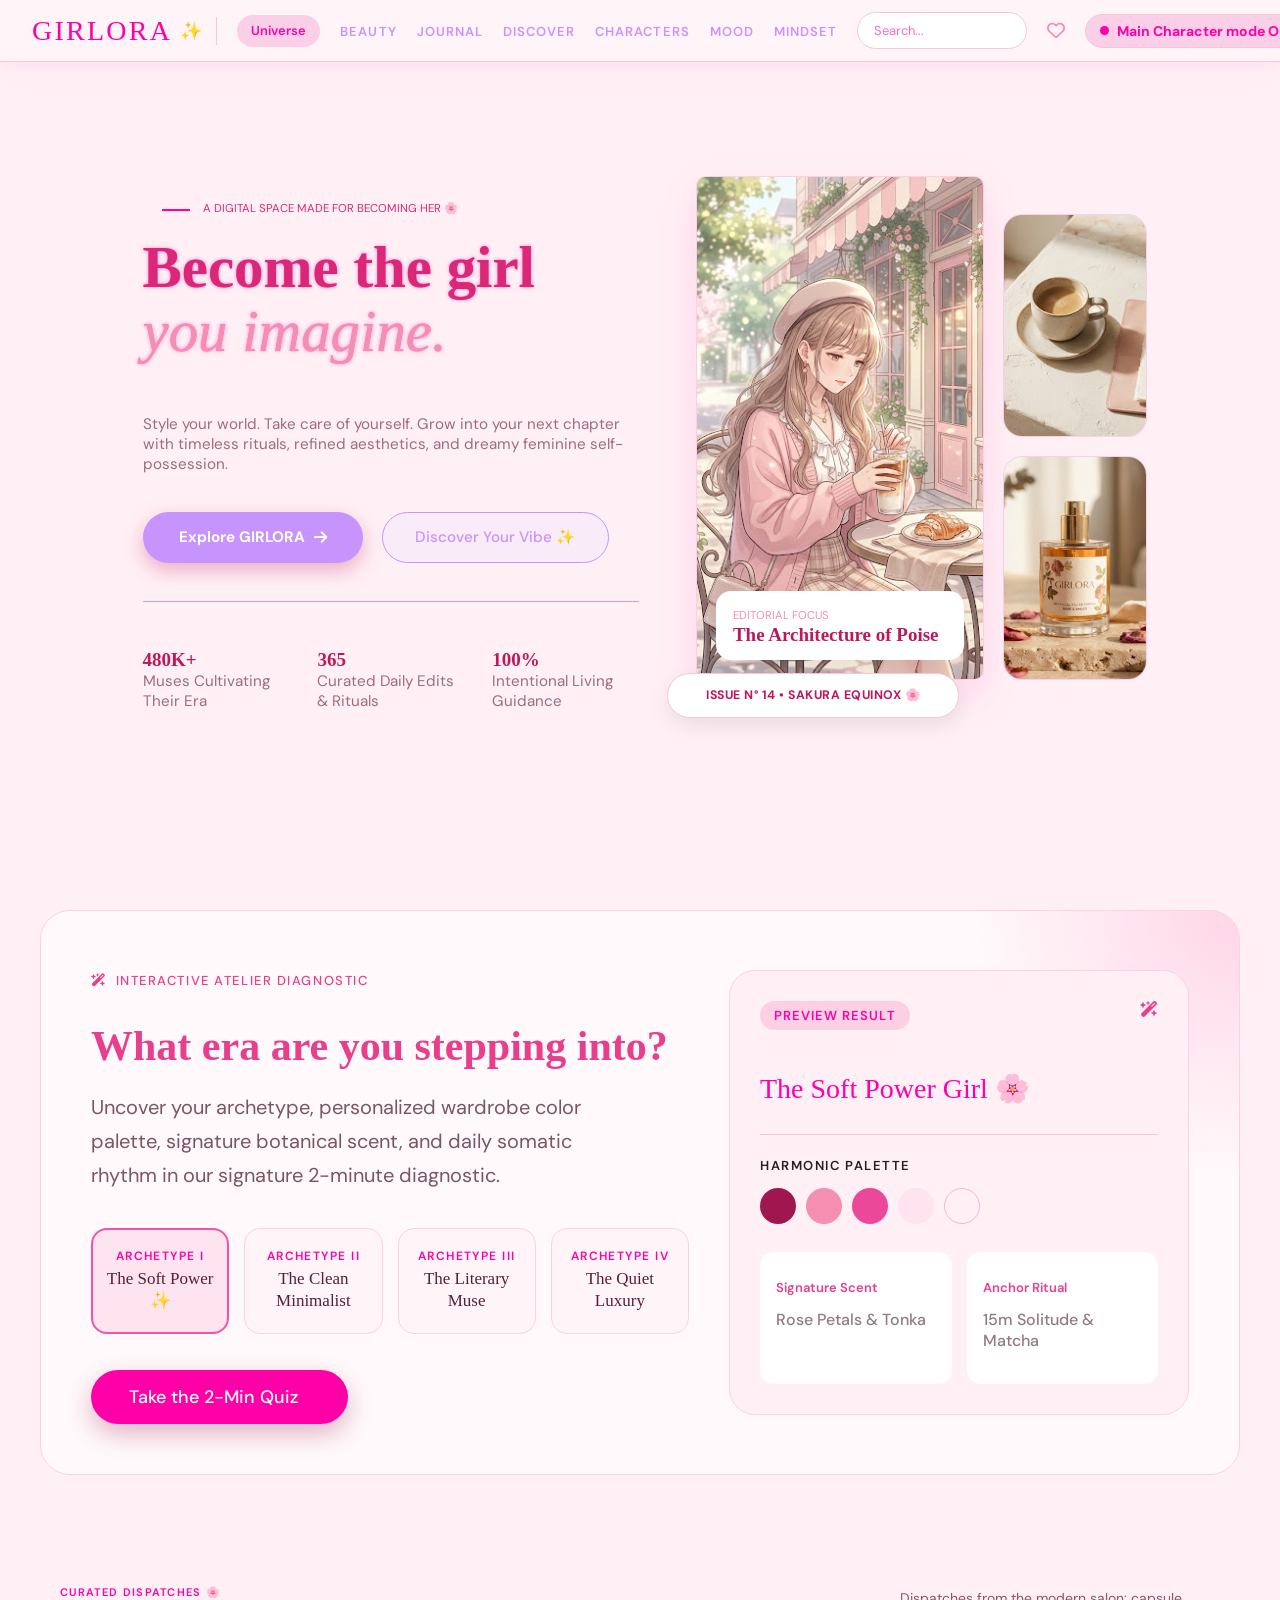
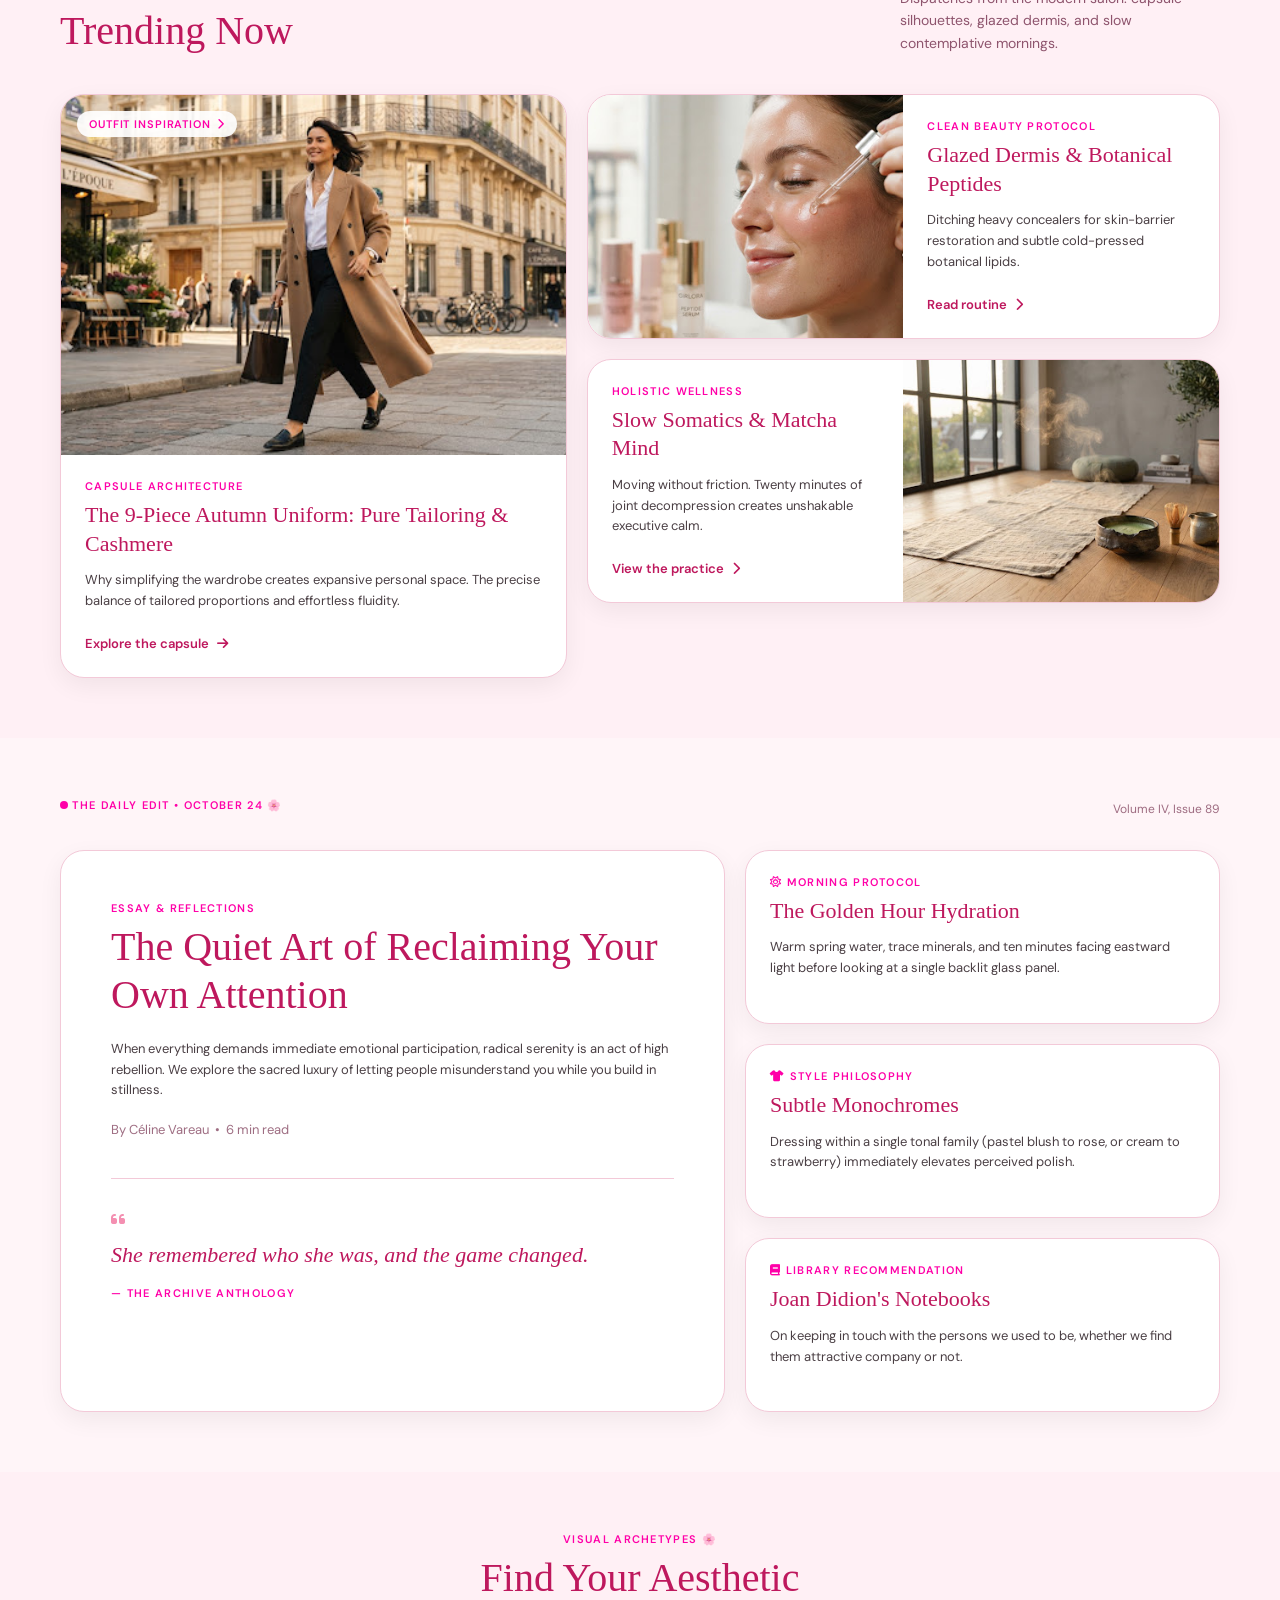
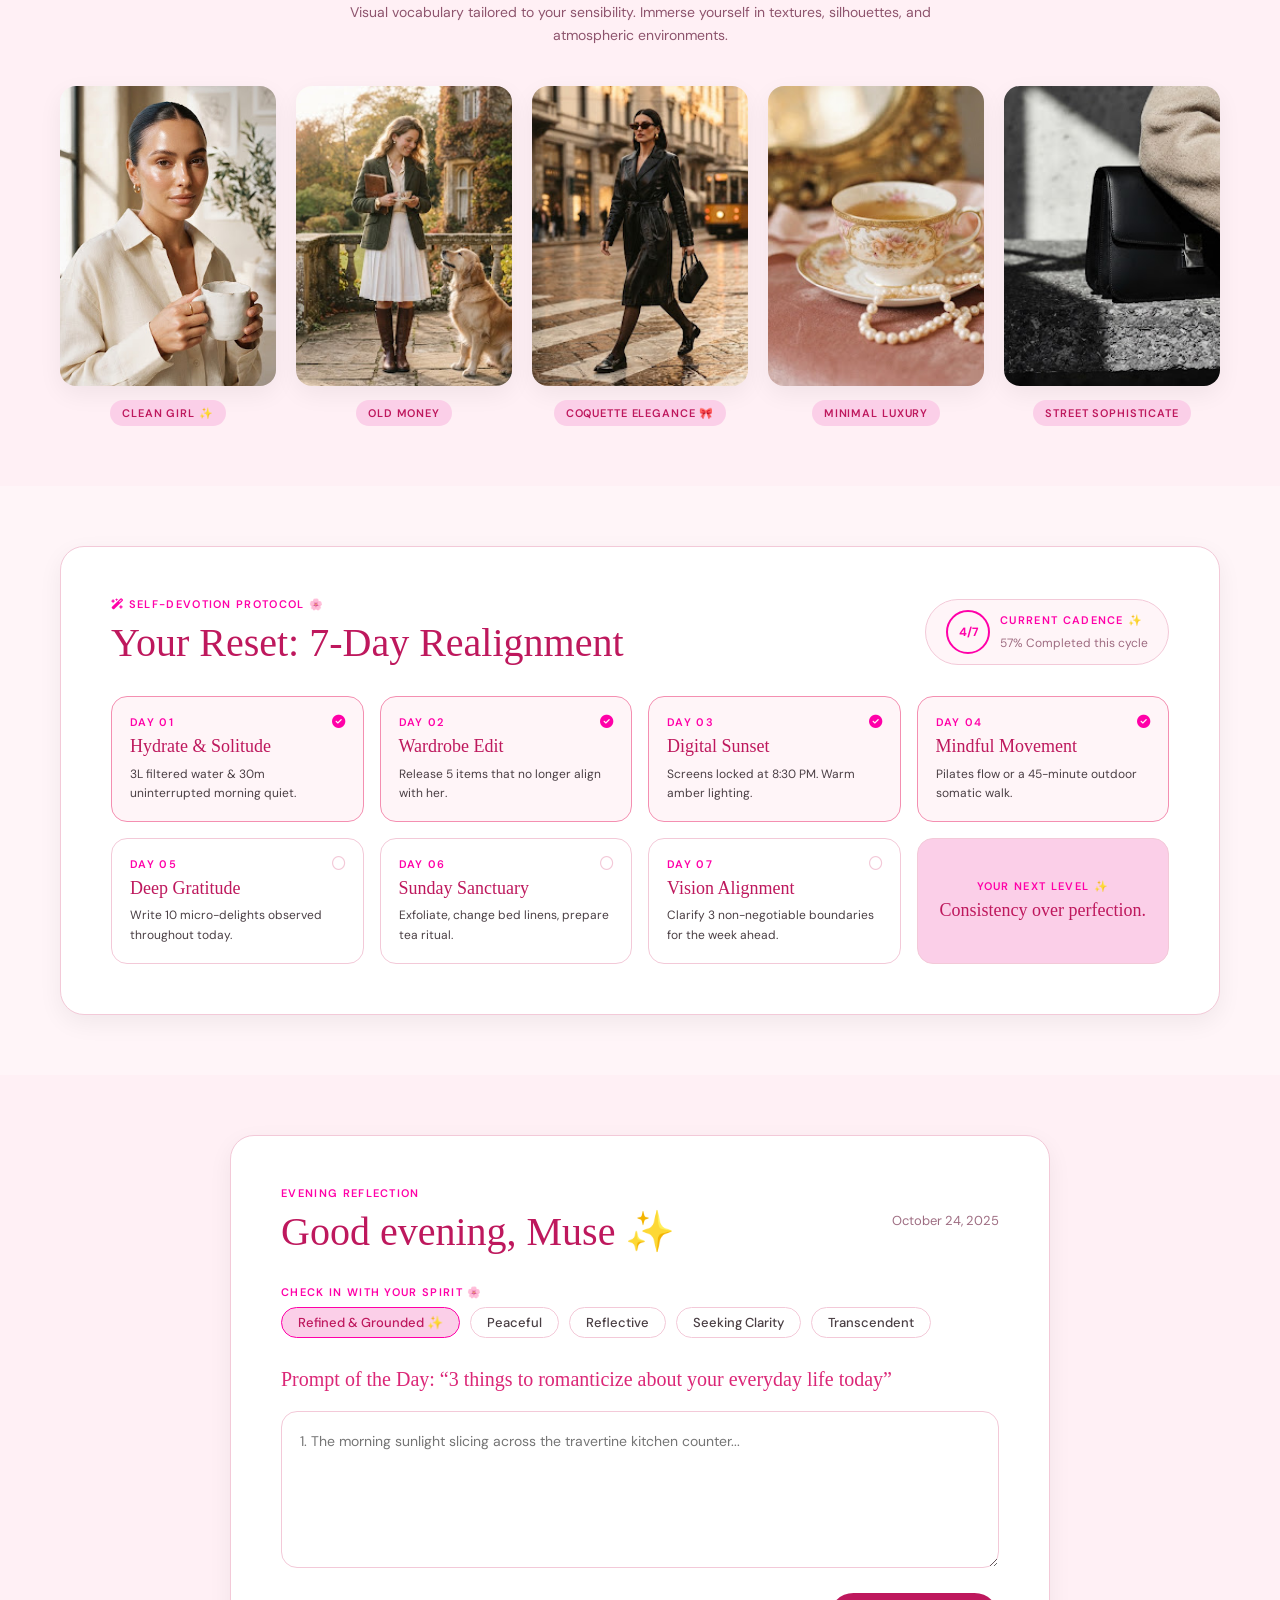
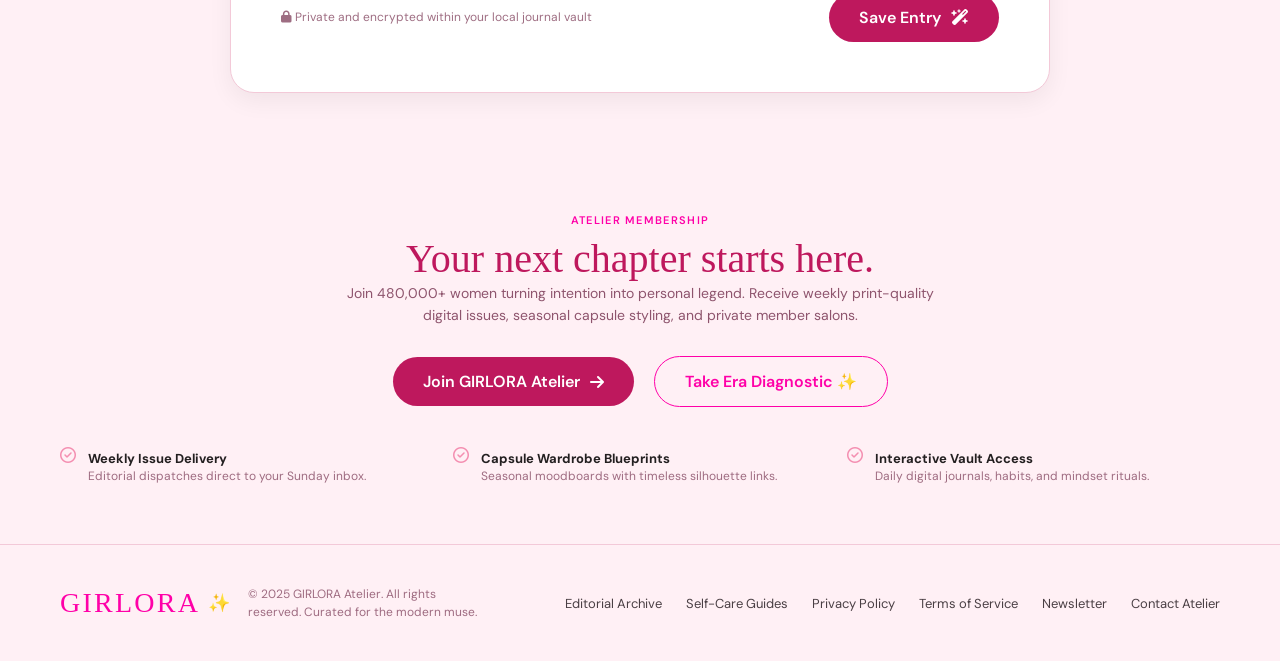
==== index.html @ f647fb42 "Initial commit" ====
<!DOCTYPE html>
<html lang="en">
<head>
  <meta charset="UTF-8">
  <meta name="viewport" content="width=device-width, initial-scale=1.0">
  <title>GIRLORA Universe</title>
  <link rel="preconnect" href="https://fonts.googleapis.com">
  <link rel="preconnect" href="https://fonts.gstatic.com" crossorigin>
  <link href="https://fonts.googleapis.com/css2?family=DM+Sans:wght@400;500;700&family=Libre+Caslon+Condensed:wght@400..700&display=swap" rel="stylesheet">
  <link rel="stylesheet" href="https://cdnjs.cloudflare.com/ajax/libs/font-awesome/6.5.2/css/all.min.css">
  <link rel="stylesheet" href="framework.css">
  <link rel="stylesheet" href="style.css">

</head>
<body>
  
  <header class="nav-header between-flex gap-20 p-30">
    <a href="#" class="logo d-flex align-center gap-20">
      <h1 class="logo-f m-0">GIRLORA <span class="star">✨</span><span class="line"></span></h1>
      <span class="logo-side center-flex">Universe</span>
    </a>

    <nav class="nav-list" aria-label="Main">
      <ul class="d-flex align-center gap-20 m-0">
        <li><a href="#">BEAUTY</a></li>
        <li><a href="#">JOURNAL</a></li>
        <li><a href="#">DISCOVER</a></li>
        <li><a href="#">CHARACTERS</a></li>
        <li><a href="#">MOOD</a></li>
        <li><a href="#">MINDSET</a></li>
      </ul>
    </nav>

    <div class="right-nav d-flex align-center gap-20">
      <input type="text" class="search-bar" placeholder="Search...">
      <i class="fa-regular fa-heart heart-btn c-pink"></i>
      <p class="main-character d-flex align-center m-0 fw-bold fs-14">
        <span class="circle"></span>Main Character mode ON
      </p>
      <!-- <button class="explore-btn b-none rad-10">Explore GIRLZ universe</button> -->
    </div>
  </header>
 <section class="over-f-hidden p-relative">
  <div class="hero pt-20 pb-50 pl-50 pr-40">
    <div class="text-wrapper">
      <div class="p-20 text-xs c-pink-dark">
        <span class="line-w mr-10"></span>
        <span>A DIGITAL SPACE MADE FOR BECOMING HER</span>
        <span>🌸</span>
      </div>
      <h1 class="main-heading c-pink-dark mt-0">
        Become the girl
        <span class="c-pink heading-italic">you imagine.</span>
      </h1>
      <p class="mb-20 c-p">
        Style your world. Take care of yourself. Grow into your next chapter with timeless rituals, refined aesthetics, and dreamy feminine self-possession.
      </p>
      <div class="d-flex align-center gap-20 pt-20">
        <a href="#" class="primary-btn">Explore GIRLORA <i class="fa-solid fa-arrow-right"></i></a>
        <a href="#" class="sec-btn">Discover Your Vibe ✨</a>
      </div>
      <div class="top-line"></div>
      <div class="grid grid-c3 pt-20">
        <div>
          <p class="text-p">480K+</p>
          <p class="text-second-p c-p">Muses Cultivating Their Era</p>
        </div>
        <div>
          <p class="text-p">365</p>
          <p class="text-second-p c-p">Curated Daily Edits &amp; Rituals</p>
        </div>
        <div>
          <p class="text-p">100%</p>
          <p class="text-second-p c-p">Intentional Living Guidance</p>
        </div>
      </div>
    </div>

    <div class="images-content p-relative">
      <div class="img-main p-relative rad-10 over-f-hidden">
        <img src="images/girl.jpg" alt="Girl at a cafe">
        <div class="editorial-card">
          <span class="text-xs c-pink">EDITORIAL FOCUS</span>
          <p class="text-p m-0">The Architecture of Poise</p>
        </div>
      </div>
      <div class="img-side">
        <img src="images/coffee.jpg" alt="Coffee">
        <img src="images/perfuem.jpg" alt="Perfume">
      </div>
      <span class="issue-pill">ISSUE N° 14 • SAKURA EQUINOX 🌸</span>
    </div>
  </div>
</section>
<section class="era-quiz pt-50 pb-50">
  <div class="era-quiz-wrapper d-flex">
    <div class="era-quiz-content d-flex">

      <!-- LEFT -->
      <div class="quiz-left">
        <p class="quiz-eyebrow">
          <i class="fa-solid fa-wand-magic-sparkles"></i>
          Interactive Atelier Diagnostic
        </p>

        <h2 class="quiz-title">What era are you stepping into?</h2>

        <p class="quiz-desc">
          Uncover your archetype, personalized wardrobe color palette,
          signature botanical scent, and daily somatic rhythm in our
          signature 2-minute diagnostic.
        </p>

        <div class="archetypes">
          <button class="archetype active" type="button">
            <span class="archetype-label">Archetype I</span>
            <span class="archetype-name">The Soft Power ✨</span>
          </button>
          <button class="archetype" type="button">
            <span class="archetype-label">Archetype II</span>
            <span class="archetype-name">The Clean Minimalist</span>
          </button>
          <button class="archetype" type="button">
            <span class="archetype-label">Archetype III</span>
            <span class="archetype-name">The Literary Muse</span>
          </button>
          <button class="archetype" type="button">
            <span class="archetype-label">Archetype IV</span>
            <span class="archetype-name">The Quiet Luxury</span>
          </button>
        </div>

        <a href="#" class="quiz-cta">
          <span>Take the 2-Min Quiz</span>
          <i class="fa-solid fa-arrow-up-right"></i>
        </a>
      </div>

      <!-- RIGHT -->
      <div class="quiz-right">
        <div class="result-card">
          <i class="fa-solid fa-wand-magic-sparkles result-icon"></i>
          <span class="result-badge">Preview Result</span>
          <h3 class="result-title">The Soft Power Girl 🌸</h3>

          <div class="result-divider"></div>

          <p class="result-label">Harmonic Palette</p>
          <div class="palette">
            <span style="background:#a0174f"></span>
            <span style="background:#f48fb1"></span>
            <span style="background:#ec4899"></span>
            <span style="background:#fde4ee"></span>
            <span style="background:#fff0f6; border:1px solid #f5b5cf"></span>
          </div>

          <div class="result-info d-flex">
            <div class="info-box">
              <p class="info-label">Signature Scent</p>
              <p class="info-value">Rose Petals &amp; Tonka</p>
            </div>
            <div class="info-box">
              <p class="info-label">Anchor Ritual</p>
              <p class="info-value">15m Solitude &amp; Matcha</p>
            </div>
          </div>
        </div>
      </div>

    </div>
  </div>
</section>
<section class="trending section">
  <div class="container">

    <div class="section-header">
      <div>
        <p class="eyebrow">Curated Dispatches 🌸</p>
        <h2 class="section-title">Trending Now</h2>
      </div>
      <p class="section-description">
        Dispatches from the modern salon: capsule silhouettes, glazed dermis,
        and slow contemplative mornings.
      </p>
    </div>

    <div class="trending-grid">

      <!-- Featured -->
      <article class="card card-featured hover-lift">
        <div class="card-image">
          <img class="image-cover" src="images/women.jpg" alt="Woman in a camel coat walking in Paris">
          <span class="badge badge-light absolute-top-left">
            Outfit Inspiration <i class="fa-solid fa-chevron-right"></i>
          </span>
        </div>
        <div class="card-body">
          <p class="eyebrow">Capsule Architecture</p>
          <h3 class="card-title">The 9-Piece Autumn Uniform: Pure Tailoring &amp; Cashmere</h3>
          <p class="card-text">
            Why simplifying the wardrobe creates expansive personal space.
            The precise balance of tailored proportions and effortless fluidity.
          </p>
          <a href="#" class="link-arrow">Explore the capsule <i class="fa-solid fa-arrow-right"></i></a>
        </div>
      </article>

      <!-- Side cards -->
      <div class="d-flex flex-column gap-20">

        <article class="card card-horizontal hover-lift">
          <div class="card-image">
            <img class="image-cover" src="images/women2.jpg" alt="Applying a face serum">
          </div>
          <div class="card-body">
            <p class="eyebrow">Clean Beauty Protocol</p>
            <h3 class="card-title">Glazed Dermis &amp; Botanical Peptides</h3>
            <p class="card-text">
              Ditching heavy concealers for skin-barrier restoration and
              subtle cold-pressed botanical lipids.
            </p>
            <a href="#" class="link-arrow">Read routine <i class="fa-solid fa-chevron-right"></i></a>
          </div>
        </article>

        <article class="card card-horizontal card-reverse hover-lift">
          <div class="card-image">
            <img class="image-cover" src="images/marcha.jpg" alt="Matcha set on a mat">
          </div>
          <div class="card-body">
            <p class="eyebrow">Holistic Wellness</p>
            <h3 class="card-title">Slow Somatics &amp; Matcha Mind</h3>
            <p class="card-text">
              Moving without friction. Twenty minutes of joint decompression
              creates unshakable executive calm.
            </p>
            <a href="#" class="link-arrow">View the practice <i class="fa-solid fa-chevron-right"></i></a>
          </div>
        </article>

      </div>
    </div>
  </div>
</section>
<!-- DAILY EDIT -->
<section class="section section-tint daily-edit">
  <div class="container">
    <div class="between-flex mb-30">
      <p class="eyebrow m-0"><span class="dot"></span> The Daily Edit • October 24 🌸</p>
      <span class="fs-12 c-p">Volume IV, Issue 89</span>
    </div>

    <div class="daily-grid">
      <article class="card card-large essay">
        <p class="eyebrow">Essay &amp; Reflections</p>
        <h2 class="essay-title">The Quiet Art of Reclaiming Your Own Attention</h2>
        <p class="card-text fs-16 line-height-relaxed">
          When everything demands immediate emotional participation, radical serenity
          is an act of high rebellion. We explore the sacred luxury of letting people
          misunderstand you while you build in stillness.
        </p>
        <p class="fs-13 c-p">By Céline Vareau &nbsp;•&nbsp; 6 min read</p>

        <blockquote class="essay-quote">
          <i class="fa-solid fa-quote-left c-pink"></i>
          <p>She remembered who she was, and the game changed.</p>
          <span class="eyebrow">— The Archive Anthology</span>
        </blockquote>
      </article>

      <div class="d-flex flex-column gap-20">
        <article class="card card-body hover-lift">
          <p class="eyebrow"><i class="fa-regular fa-sun"></i> Morning Protocol</p>
          <h3 class="card-title">The Golden Hour Hydration</h3>
          <p class="card-text m-0">Warm spring water, trace minerals, and ten minutes facing eastward light before looking at a single backlit glass panel.</p>
        </article>
        <article class="card card-body hover-lift">
          <p class="eyebrow"><i class="fa-solid fa-shirt"></i> Style Philosophy</p>
          <h3 class="card-title">Subtle Monochromes</h3>
          <p class="card-text m-0">Dressing within a single tonal family (pastel blush to rose, or cream to strawberry) immediately elevates perceived polish.</p>
        </article>
        <article class="card card-body hover-lift">
          <p class="eyebrow"><i class="fa-solid fa-book"></i> Library Recommendation</p>
          <h3 class="card-title">Joan Didion's Notebooks</h3>
          <p class="card-text m-0">On keeping in touch with the persons we used to be, whether we find them attractive company or not.</p>
        </article>
      </div>
    </div>
  </div>
</section>

<!-- FIND YOUR AESTHETIC -->
<section class="section aesthetic">
  <div class="container">
    <div class="section-center mb-40">
      <p class="eyebrow">Visual Archetypes 🌸</p>
      <h2 class="section-title">Find Your Aesthetic</h2>
      <p class="section-description mt-10">
        Visual vocabulary tailored to your sensibility. Immerse yourself in textures,
        silhouettes, and atmospheric environments.
      </p>
    </div>

    <div class="aesthetic-grid">
      <figure class="aesthetic-item">
        <img class="image-cover rad-16" src="images/women3.jpg" alt="Clean girl">
        <figcaption class="badge badge-pink">Clean Girl ✨</figcaption>
      </figure>
      <figure class="aesthetic-item">
        <img class="image-cover rad-16" src="images/women4.jpg" alt="Old money">
        <figcaption class="badge badge-pink">Old Money</figcaption>
      </figure>
      <figure class="aesthetic-item">
        <img class="image-cover rad-16" src="images/women5.jpg" alt="Coquette elegance">
        <figcaption class="badge badge-pink">Coquette Elegance 🎀</figcaption>
      </figure>
      <figure class="aesthetic-item">
        <img class="image-cover rad-16" src="images/coffee1.jpg" alt="Minimal luxury">
        <figcaption class="badge badge-pink">Minimal Luxury</figcaption>
      </figure>
      <figure class="aesthetic-item">
        <img class="image-cover rad-16" src="images/bag.jpg" alt="Street sophisticate">
        <figcaption class="badge badge-pink">Street Sophisticate</figcaption>
      </figure>
    </div>
  </div>
</section>

<!-- 7 DAY RESET -->
<section class="section section-tint reset">
  <div class="container">
    <div class="card card-large">
      <div class="between-flex mb-30 f-wrap gap-20">
        <div>
          <p class="eyebrow"><i class="fa-solid fa-wand-magic-sparkles"></i> Self-Devotion Protocol 🌸</p>
          <h2 class="section-title">Your Reset: 7-Day Realignment</h2>
        </div>
        <div class="cadence d-flex align-center gap-10 rad-full">
          <span class="cadence-ring center-flex">4/7</span>
          <div>
            <p class="eyebrow m-0">Current Cadence ✨</p>
            <p class="fs-12 m-0 c-p">57% Completed this cycle</p>
          </div>
        </div>
      </div>

      <div class="reset-grid">
        <button class="day-card done" type="button">
          <i class="fa-solid fa-circle-check"></i>
          <span class="eyebrow">Day 01</span>
          <strong class="card-title">Hydrate &amp; Solitude</strong>
          <span class="card-text">3L filtered water &amp; 30m uninterrupted morning quiet.</span>
        </button>
        <button class="day-card done" type="button">
          <i class="fa-solid fa-circle-check"></i>
          <span class="eyebrow">Day 02</span>
          <strong class="card-title">Wardrobe Edit</strong>
          <span class="card-text">Release 5 items that no longer align with her.</span>
        </button>
        <button class="day-card done" type="button">
          <i class="fa-solid fa-circle-check"></i>
          <span class="eyebrow">Day 03</span>
          <strong class="card-title">Digital Sunset</strong>
          <span class="card-text">Screens locked at 8:30 PM. Warm amber lighting.</span>
        </button>
        <button class="day-card done" type="button">
          <i class="fa-solid fa-circle-check"></i>
          <span class="eyebrow">Day 04</span>
          <strong class="card-title">Mindful Movement</strong>
          <span class="card-text">Pilates flow or a 45-minute outdoor somatic walk.</span>
        </button>
        <button class="day-card" type="button">
          <i class="fa-regular fa-circle"></i>
          <span class="eyebrow">Day 05</span>
          <strong class="card-title">Deep Gratitude</strong>
          <span class="card-text">Write 10 micro-delights observed throughout today.</span>
        </button>
        <button class="day-card" type="button">
          <i class="fa-regular fa-circle"></i>
          <span class="eyebrow">Day 06</span>
          <strong class="card-title">Sunday Sanctuary</strong>
          <span class="card-text">Exfoliate, change bed linens, prepare tea ritual.</span>
        </button>
        <button class="day-card" type="button">
          <i class="fa-regular fa-circle"></i>
          <span class="eyebrow">Day 07</span>
          <strong class="card-title">Vision Alignment</strong>
          <span class="card-text">Clarify 3 non-negotiable boundaries for the week ahead.</span>
        </button>
        <div class="day-card next-level">
          <span class="eyebrow">Your Next Level ✨</span>
          <p class="card-title m-0">Consistency over perfection.</p>
        </div>
      </div>
    </div>
  </div>
</section>

<!-- EVENING REFLECTION -->
<section class="section reflection">
  <div class="container reflection-container">
    <div class="card card-large">
      <div class="between-flex mb-30">
        <div>
          <p class="eyebrow">Evening Reflection</p>
          <h2 class="section-title fs-32">Good evening, Muse ✨</h2>
        </div>
        <span class="fs-13 c-p">October 24, 2025</span>
      </div>

      <p class="eyebrow">Check in with your spirit 🌸</p>
      <div class="d-flex f-wrap gap-10 mb-30">
        <button class="chip active" type="button">Refined &amp; Grounded ✨</button>
        <button class="chip" type="button">Peaceful</button>
        <button class="chip" type="button">Reflective</button>
        <button class="chip" type="button">Seeking Clarity</button>
        <button class="chip" type="button">Transcendent</button>
      </div>

      <p class="font-heading fs-20 c-pink-dark">Prompt of the Day: “3 things to romanticize about your everyday life today”</p>
      <textarea class="text-input" rows="5"
        placeholder="1. The morning sunlight slicing across the travertine kitchen counter..."></textarea>

      <div class="between-flex mt-20 f-wrap gap-20">
        <p class="fs-12 c-p m-0"><i class="fa-solid fa-lock"></i> Private and encrypted within your local journal vault</p>
        <a href="#" class="button button-dark">Save Entry <i class="fa-solid fa-wand-magic-sparkles"></i></a>
      </div>
    </div>
  </div>
</section>

<!-- MEMBERSHIP CTA -->
<section class="section membership">
  <div class="container section-center">
    <p class="eyebrow">Atelier Membership</p>
    <h2 class="section-title">Your next chapter starts here.</h2>
    <p class="section-description mt-20 fs-16">
      Join 480,000+ women turning intention into personal legend. Receive weekly
      print-quality digital issues, seasonal capsule styling, and private member salons.
    </p>
    <div class="center-flex gap-20 f-wrap mt-30">
      <a href="#" class="button button-dark">Join GIRLORA Atelier <i class="fa-solid fa-arrow-right"></i></a>
      <a href="#" class="button button-outline">Take Era Diagnostic ✨</a>
    </div>
  </div>

   <div class="container perks grid-3 mt-40">
    <div class="perk">
      <i class="fa-regular fa-circle-check c-pink"></i>
      <div>
        <strong class="fs-13">Weekly Issue Delivery</strong>
        <p class="fs-12 c-p m-0">Editorial dispatches direct to your Sunday inbox.</p>
      </div>
    </div>
    <div class="perk">
      <i class="fa-regular fa-circle-check c-pink"></i>
      <div>
        <strong class="fs-13">Capsule Wardrobe Blueprints</strong>
        <p class="fs-12 c-p m-0">Seasonal moodboards with timeless silhouette links.</p>
      </div>
    </div>
    <div class="perk">
      <i class="fa-regular fa-circle-check c-pink"></i>
      <div>
        <strong class="fs-13">Interactive Vault Access</strong>
        <p class="fs-12 c-p m-0">Daily digital journals, habits, and mindset rituals.</p>
      </div>
    </div>
  </div>
</section>

<footer class="site-footer">
  <div class="container footer-inner">
    <div class="footer-brand">
      <h2 class="logo-f m-0">GIRLORA <span class="star">✨</span></h2>
      <p class="fs-12 c-p m-0">© 2025 GIRLORA Atelier. All rights reserved. Curated for the modern muse.</p>
    </div>
    <ul class="footer-links">
      <li><a href="#">Editorial Archive</a></li>
      <li><a href="#">Self-Care Guides</a></li>
      <li><a href="#">Privacy Policy</a></li>
      <li><a href="#">Terms of Service</a></li>
      <li><a href="#">Newsletter</a></li>
      <li><a href="#">Contact Atelier</a></li>
    </ul>
  </div>
</footer>


  <script src="script.js"></script>

</body>
</html>
---- framework.css ----
:root {
  /* Pink palette */
  --primary-color: #F48FB1;
  --primary-alt-color: #EC6F9B;
  --secondary-color: #DB2777;
  --secondary-alt-color: #BE185D;
  --pink-soft: #FBCFE8;
  --neutral-color: #FFF5F8;
  --neutral-alt-color: #F5E9EE;
  --border-color: #F3C9D8;
  --background-color: #FFF0F5;
  --dark-color: #231F20;
  --dark-alt-color: #4A3F44;
  --white-color: #FFFFFF;
  --neon-pink: #FF00A8;
  --electric-pink: #FF0099;     /* Electric Pink */
  --pink-glow: #FF2DAA;   
  --fa2e3-color: #FF0080;
    --neon-pink: #FF00A8;
  --pink-glow: #FF2DAA;
  --pink-soft: #FBCFE8;

  --violet-color: #8B5CF6;
  --violet-soft: #EDE9FE;

  --neutral-color: #FFF5F8;
  --border-color: #F3C9D8;
  --background-color: #FFF0F5;

  --dark-color: #231F20;
  --dark-alt-color: #4A3F44;
  --white-color: #FFFFFF;
}
* {
  box-sizing: border-box;
}
body {
  font-family: "Open Sans", sans-serif;
  margin: 0;
}
*:focus {
  outline: none;
}
a {
  text-decoration: none;
}
ul {
  list-style: none;
  padding: 0;
}
/* Start Box */
.d-flex {
  display: flex;
}
.f-wrap {
  flex-wrap: wrap;
}
.align-center {
  align-items: center;
}
.space-between {
  justify-content: space-between;
}
.d-grid {
  display: grid;
}
.gap-20 {
  gap: 20px;
}
.d-block {
  display: block;
}
@media (max-width: 767px) {
  .block-mobile {
    display: block;
  }
  .hide-mobile {
    display: none;
  }
}
/* End Box */
/* Start Padding + Margin */
.p-10 {
  padding: 10px;
}
.p-15 {
  padding: 15px;
}
.p-20 {
  padding: 20px;
}
.p-30 {
  padding: 30px;
}
.p-50{
  padding: 50px;
}.pt-10 {
  padding-top: 10px;
}
.pt-15 {
  padding-top: 15px;
}
.pt-20 {
  padding-top: 20px;
}
.pt-50 {
  padding-top: 50px;
}
.pt-40 {
  padding-top: 40px;
}
.pb-10 {
  padding-bottom: 10px;
}
.pb-15 {
  padding-bottom: 15px;
}
.pb-20 {
  padding-bottom: 20px;
}
.pb-50 {
  padding-bottom: 50px;
}
.pb-40 {
  padding-bottom: 40px;
}
.pl-15 {
  padding-left: 15px;
}
.pr-40{
  padding-right: 40px;
}
.pl-40{
  padding-left: 40px;
}
.pl-50{
  padding-left: 50px;
}
.m-0 {
  margin: 0;
}
.m-15 {
  margin: 15px;
}
.m-20 {
  margin: 20px;
}
.mt-0 {
  margin-top: 0;
}
.mt-5 {
  margin-top: 5px;
}
.mt-10 {
  margin-top: 10px;
}
.mt-15 {
  margin-top: 15px;
}
.mt-20 {
  margin-top: 20px;
}
.mt-25 {
  margin-top: 25px;
}
.mr-10 {
  margin-right: 10px;
}
.mr-15 {
  margin-right: 15px;
}
.mr-30 {
  margin-right: 30px;
}
.mb-5 {
  margin-bottom: 5px;
}
.mb-10 {
  margin-bottom: 10px;
}
.mb-15 {
  margin-bottom: 15px;
}
.mb-20 {
  margin-bottom: 20px;
}
.mb-25 {
  margin-bottom: 25px;
}
.ml-30{
  margin-left: 30px;
}
/* End Padding + Margin */
/* Start Color */
/* =========================
   TEXT COLORS
========================= */

/* =========================
   TEXT COLORS
========================= */

.c-black {
  color: var(--dark-color);
}
.c-grey {
  color: var(--grey-color);
}

.c-pink {
  color: var(--primary-color);
}

.c-pink-dark {
  color: var(--secondary-color);
}

.c-violet {
  color: var(--tertiary-color);
}

.c-light-pink {
  color: var(--neutral-color);
}
.c-p{
  color: #8e546dda;
}

/* =========================
   BACKGROUND COLORS
========================= */
.bg-grey {
  background-color: var(--grey-color);
}

.bg-pink {
  background-color: var(--primary-color);
}

.bg-pink-dark {
  background-color: var(--secondary-color);
}

.bg-violet {
  background-color: var(--tertiary-color);
}

.bg-light-pink {
  background-color: var(--neutral-color);
}


/* =========================
   BACKGROUND COLORS
========================= */

.bg-red {
  background-color: var(--red-color);
}

.bg-green {
  background-color: var(--green-color);
}

.bg-blue {
  background-color: var(--secondary-color);
}

.bg-orange {
  background-color: var(--orange-color);
}

.bg-white {
  background-color: var(--white-color);
}

.bg-eee {
  background-color: var(--background-color);
}

.bg-pink {
  background-color: var(--primary-color);
}

.bg-pink-dark {
  background-color: var(--secondary-color);
}

.bg-lavender {
  background-color: var(--tertiary-color);
}

.bg-light-pink {
  background-color: var(--neutral-color);
}
/* End Color */
/* Start Position */
.p-relative {
  position: relative;
}
.p-absolute {
  position: absolute;
}
/* End Position */
/* Start Font */
.txt-c {
  text-align: center;
}
.fs-13 {
  font-size: 13px;
}
.fs-14 {
  font-size: 14px;
}
.fs-15 {
  font-size: 15px;
}
.fs-25 {
  font-size: 25px;
}
.fw-bold {
  font-weight: bold;
}
@media (max-width: 767px) {
  .txt-c-mobile {
    text-align: center;
  }
}
/* End Font */
/* Start Border */
.rad-6 {
  border-radius: 6px;
}
.rad-10 {
  border-radius: 10px;
}
.rad-half {
  border-radius: 50%;
}
.b-none {
  border: none;
}
.border-ccc {
  border: 1px solid #ccc;
}
.border-eee {
  border: 1px solid #eee;
}

/* End Border */
/* Start Width + Height */
.w-full {
  width: 100%;
}
.w-100 {
  width: 100px;
}
.w-fit {
  width: fit-content;
}
.h-full {
  height: 100%;
}
.h-100 {
  height: 100px;
}
/* End Width + Height */
/* Start Components */
.center-flex {
  display: flex;
  align-items: center;
  justify-content: center;
}
.between-flex {
  display: flex;
  align-items: center;
  justify-content: space-between;
}
.btn-shape {
  padding: 4px 10px;
  border-radius: 6px;
}
.around-flex {
  display: flex;
  align-items: center;
  justify-content: space-around;
}
.over-f-hidden{
  overflow: hidden;
}
.p-relative {
  position: relative;
}
.text-center{
  text-align: center;
}
.grid{
  display: grid;
}
.grid-c12{
  grid-template-columns: repeat(12, 1fr);
}
/* End Components */
/* ===== Design tokens ===== */
:root {
  --font-heading: "Playfair Display", serif;
  --font-body: "DM Sans", sans-serif;
  --radius-medium: 16px;
  --radius-large: 24px;
  --shadow-soft: 0 8px 24px rgba(0, 0, 0, 0.06);
  --container-width: 1200px;
}

/* ===== Layout ===== */
.container {
  width: 100%;
  max-width: var(--container-width);
  margin-inline: auto;
  padding-inline: 20px;
}
.section { padding-block: 60px; }

.flex-column { flex-direction: column; }
.flex-1 { flex: 1; }
.justify-center { justify-content: center; }
.align-start { align-items: flex-start; }
.align-end { align-items: flex-end; }
.gap-10 { gap: 10px; }
.gap-30 { gap: 30px; }
.gap-40 { gap: 40px; }

.grid-2, .grid-3, .grid-4 { display: grid; gap: 20px; }
.grid-2 { grid-template-columns: repeat(2, 1fr); }
.grid-3 { grid-template-columns: repeat(3, 1fr); }
.grid-4 { grid-template-columns: repeat(4, 1fr); }

@media (max-width: 900px) {
  .grid-3, .grid-4 { grid-template-columns: repeat(2, 1fr); }
}
@media (max-width: 600px) {
  .grid-2, .grid-3, .grid-4 { grid-template-columns: 1fr; }
}

/* ===== Typography ===== */
.font-heading { font-family: var(--font-heading); }
.font-body { font-family: var(--font-body); }
.uppercase { text-transform: uppercase; }
.letter-wide { letter-spacing: 0.12em; }
.fw-medium { font-weight: 500; }
.fw-semibold { font-weight: 600; }
.fs-12 { font-size: 12px; }
.fs-16 { font-size: 16px; }
.fs-20 { font-size: 20px; }
.fs-24 { font-size: 24px; }
.fs-32 { font-size: 32px; }
.fs-40 { font-size: 40px; }
.line-height-tight { line-height: 1.2; }
.line-height-relaxed { line-height: 1.7; }

.eyebrow {
  margin: 0 0 8px;
  font-size: 11px;
  font-weight: 600;
  letter-spacing: 0.12em;
  text-transform: uppercase;
  color: var(--neon-pink);
}

/* ===== Spacing, radius, shadow, position ===== */
.mb-30 { margin-bottom: 30px; }
.mb-40 { margin-bottom: 40px; }
.mt-30 { margin-top: 30px; }
.mt-40 { margin-top: 40px; }
.p-40 { padding: 40px; }
.rad-16 { border-radius: var(--radius-medium); }
.rad-24 { border-radius: var(--radius-large); }
.rad-full { border-radius: 999px; }
.shadow-soft { box-shadow: var(--shadow-soft); }
.image-cover { display: block; width: 100%; height: 100%; object-fit: cover; }
.absolute-top-left { position: absolute; top: 16px; left: 16px; }
.absolute-top-right { position: absolute; top: 16px; right: 16px; }
.hover-lift { transition: transform 0.25s, box-shadow 0.25s; }
.hover-lift:hover { transform: translateY(-4px); }

@media (min-width: 768px) { .hide-desktop { display: none; } }

/* ===== Section header ===== */
.section-header {
  display: flex;
  justify-content: space-between;
  align-items: flex-end;
  gap: 40px;
  margin-bottom: 40px;
}
.section-title {
  margin: 0;
  font-family: var(--font-heading);
  font-size: 40px;
  font-weight: 400;
  color: var(--secondary-alt-color);
}
.section-description {
  max-width: 320px;
  margin: 0;
  font-size: 14px;
  line-height: 1.6;
  color: #8e546d;
}
@media (max-width: 700px) {
  .section-header { flex-direction: column; align-items: flex-start; gap: 16px; }
}

/* ===== Card ===== */
.card {
  background: var(--white-color);
  border: 1px solid var(--border-color);
  border-radius: var(--radius-large);
  box-shadow: var(--shadow-soft);
  overflow: hidden;
}
.card-image { position: relative; overflow: hidden; }
.card-body { padding: 24px; }
.card-title {
  margin: 0 0 12px;
  font-family: var(--font-heading);
  font-size: 22px;
  font-weight: 400;
  line-height: 1.3;
  color: var(--secondary-alt-color);
}
.card-text {
  margin: 0 0 20px;
  font-size: 13px;
  line-height: 1.6;
  color: var(--dark-alt-color);
}
.card-horizontal { display: grid; grid-template-columns: 1fr 1fr; }
.card-horizontal .card-image { min-height: 200px; }
.card-reverse .card-image { order: 2; }
@media (max-width: 600px) {
  .card-horizontal { grid-template-columns: 1fr; }
  .card-reverse .card-image { order: 0; }
}

/* ===== Badge, link, divider ===== */
.badge {
  display: inline-flex;
  align-items: center;
  gap: 6px;
  padding: 6px 12px;
  border-radius: 999px;
  font-size: 11px;
  font-weight: 600;
  letter-spacing: 0.08em;
  text-transform: uppercase;
}
.badge-light { background: rgba(255, 255, 255, 0.92); color: var(--neon-pink); }
.badge-pink { background: var(--pink-soft); color: var(--secondary-alt-color); }

.link-arrow {
  display: inline-flex;
  align-items: center;
  gap: 8px;
  font-size: 13px;
  font-weight: 600;
  color: var(--secondary-alt-color);
  transition: gap 0.25s;
}
.link-arrow:hover { gap: 14px; }

.divider { height: 1px; background: var(--border-color); border: 0; }

/* ===== Buttons ===== */
.button {
  display: inline-flex;
  align-items: center;
  gap: 10px;
  padding: 14px 30px;
  border-radius: 999px;
  font-weight: 600;
  cursor: pointer;
  transition: transform 0.2s;
}
.button:hover { transform: translateY(-2px); }
.button-primary { background: var(--neon-pink); color: var(--white-color); border: 0; }
.button-outline { background: transparent; color: var(--neon-pink); border: 1px solid var(--neon-pink); }
/* ===== More reusable classes ===== */
.section-tint { background: var(--neutral-color); }
.section-center { max-width: 640px; margin-inline: auto; text-align: center; }
.section-center .section-description { max-width: none; margin-inline: auto; }

.dot {
  display: inline-block;
  width: 8px;
  height: 8px;
  border-radius: 50%;
  background: var(--neon-pink);
}

.chip {
  padding: 8px 16px;
  border: 1px solid var(--border-color);
  border-radius: 999px;
  background: var(--white-color);
  font: 500 13px/1 var(--font-body);
  color: var(--dark-alt-color);
  cursor: pointer;
  transition: 0.25s;
}
.chip:hover,
.chip.active {
  background: var(--pink-soft);
  border-color: var(--neon-pink);
  color: var(--secondary-alt-color);
}

.icon-circle {
  display: inline-flex;
  align-items: center;
  justify-content: center;
  width: 36px;
  height: 36px;
  border-radius: 50%;
  background: var(--pink-soft);
  color: var(--secondary-alt-color);
}

.card-soft { background: var(--neutral-color); }
.card-large { padding: 50px; }
.text-input {
  width: 100%;
  padding: 18px;
  border: 1px solid var(--border-color);
  border-radius: var(--radius-medium);
  background: var(--white-color);
  font: 400 14px/1.7 var(--font-body);
  color: var(--dark-color);
  resize: vertical;
}
.text-input:focus { border-color: var(--neon-pink); box-shadow: 0 0 0 4px rgba(255,0,168,.1); }

.button-dark { background: var(--secondary-alt-color); color: var(--white-color); border: 0; }
@media (max-width: 700px) { .card-large { padding: 28px 20px; } }
---- style.css ----
:root {
  --neon-pink: #FF00A8;
  --pink-glow: #FF2DAA;
  --pink-soft: #FBCFE8;

  --violet-color: rgb(198, 148, 252);
  --violet-soft: #EDE9FE;

  --neutral-color: #FFF5F8;
  --border-color: #F3C9D8;
  --background-color: #FFF0F5;

  --dark-color: #231F20;
  --dark-alt-color: #4A3F44;
  --white-color: #FFFFFF;
}

body {
  font-family: "DM Sans", sans-serif;
  background: var(--background-color);
  color: var(--dark-color);
}

a {
  color: inherit;
}

*:focus-visible {
  outline: 2px solid var(--neon-pink);
  outline-offset: 2px;
}

.nav-header {
  position: sticky;
  top: 0;
  z-index: 100;
  padding: 12px 32px;
  background: rgba(255, 245, 248, 0.85);
  backdrop-filter: blur(12px);
  border-bottom: 1px solid var(--border-color);
  box-shadow: 0 4px 20px rgba(255, 0, 168, 0.08);
}
.logo-f {
  display: flex;
  align-items: center;
  gap: 8px;
  font-family: "Libre Caslon Condensed", serif;
  font-size: 28px;
  font-weight: 400;
  letter-spacing: 0.08em;
  line-height: 1;
  color: var(--neon-pink);
}

.star {
  display: inline-flex;
  align-items: center;
  font-size: 18px;
  line-height: 1;
}

.line {
  display: inline-block;
  width: 1px;
  height: 28px;
  margin-left: 4px;
  background: var(--border-color);
}

.logo-side {
  height: 32px;
  padding: 0 14px;
  border-radius: 20px;
  font-size: 13px;
  font-weight: 600;
  line-height: 1;
  color: var(--neon-pink);
  background: var(--pink-soft);
}

.nav-list a {
  position: relative;
  padding: 6px 0;
  font-size: 13px;
  font-weight: 600;
  letter-spacing: 0.08em;
  color: rgb(198, 148, 252);
  transition: color 0.2s;
}

.nav-list a::after {
  content: "";
  position: absolute;
  left: 0;
  bottom: 0;
  width: 0;
  height: 2px;
  border-radius: 2px;
  background: var(--neon-pink);
  transition: width 0.25s;
}

.nav-list a:hover {
  color: var(--neon-pink);
}

.nav-list a:hover::after {
  width: 100%;
}

.search-bar {
  width: 170px;
  padding: 9px 16px;
  border: 1px solid var(--border-color);
  border-radius: 20px;
  background: var(--white-color);
  font-family: inherit;
  font-size: 13px;
  color: var(--dark-color);
  transition: width 0.3s, border-color 0.2s, box-shadow 0.2s;
}

.search-bar::placeholder {
  color: var(--pink-glow);
  opacity: 0.7;
}

.search-bar:focus {
  width: 180px;
  outline: none;
  border-color: var(--neon-pink);
  box-shadow: 0 0 0 4px rgba(255, 0, 168, 0.12);
}

.fa-heart {
  font-size: 18px;
  cursor: pointer;
  transition: transform 0.2s;
}

.main-character {
  gap: 8px;
  padding: 7px 14px;
  border: 1px solid var(--border-color);
  border-radius: 20px;
  background: var(--pink-soft);
  white-space: nowrap;
  color: var(--neon-pink);
}

.circle {
  width: 9px;
  height: 9px;
  border-radius: 50%;
  background: var(--neon-pink);
  animation: pulse 1.4s ease-out infinite;
}

@keyframes pulse {
  0% {
    opacity: 1;
    box-shadow: 0 0 0 0 rgba(255, 0, 168, 0.6);
  }
  50% {
    opacity: 0.3;
  }
  100% {
    opacity: 1;
    box-shadow: 0 0 0 8px rgba(255, 0, 168, 0);
  }
}




@media (max-width: 1100px) {
  .nav-list {
    display: none;
  }
}
/* MAIN */
.text-wrapper{
  width: 50%;
  margin-left: 100px;
}
.text-xs {
    font-size: 0.75rem;
    line-height: 1rem;
}
.line-w::before {
    content: "";
    display: inline-flex;
    width: 30px;
    height: 1.2px;
    background-color: var(--neon-pink);
    position: relative;
    top: -2px;
}
.main-heading {
  font-family: "Libre Caslon Condensed", serif;
  font-size: 62px;
  font-weight: 700;
  line-height: 1.1;
  max-width: 500px;
  text-shadow:
    0 0 1px rgba(255, 0, 168, 0.5),
    0 0 5px rgba(255, 0, 168, 0.35);
}
.top-line {
  width: 100%;
  height: 1px;
  margin-top: 40px;
  background-color: #ff3b8c86;
}
.grid-c3{
  grid-template-columns: repeat(3, 1fr);
  gap: 30px;
  margin-top: 30px;
  
}
.text-p{
  color: #BE185D;
  font-family: "Libre Caslon Condensed", serif;
  font-size: 20px;
  font-weight: 700;
  margin: 0;
}
.text-second-p{
   font-family: "DM Sans", serif;
  font-size: 16px;
  font-weight: 400;
  margin: 0;
}
.hero {
  display: grid;
  grid-template-columns: 1.1fr 1fr;
  align-items: center;
  gap: 60px;
    zoom: 0.95;
    margin: 100px;
}

.text-wrapper {
  width: 100%;
  margin-left: 0;
}

.heading-italic {
  display: block;
  font-style: italic;
  font-weight: 400;
}

.primary-btn {
  display: inline-flex;
  align-items: center;
  gap: 10px;
  padding: 16px 38px;
  border-radius: 999px;
  background: rgb(198, 148, 252);
  color: var(--white-color);
  font-size: 16px;
  font-weight: 700;
  box-shadow: 0 8px 20px rgba(190, 24, 93, 0.3);
  transition: transform 0.2s, box-shadow 0.2s;
}

.primary-btn:hover {
  transform: translateY(-2px);
  box-shadow: 0 12px 26px rgba(190, 24, 93, 0.3);
}

.sec-btn {
  display: inline-flex;
  align-items: center;
  padding: 15px 34px;
  border: 1px solid rgb(198, 148, 252);
  border-radius: 999px;
  background: rgba(239, 225, 254, 0.337);
  color: rgb(198, 148, 252);
  font-size: 16px;
  font-weight: 500;
}

.sec-btn:hover {
  background: rgba(250, 155, 218, 0.299);
  border-color: rgba(245, 184, 224, 0.853);
  transition: all 0.4s ease-in-out;
}

.images-content {
  display: grid;
  grid-template-columns: 2fr 1fr;
  gap: 20px;
  align-items: start;
  padding-bottom: 40px;
}

.img-main {
  height: 530px;
  border: 1px solid var(--pink-soft);
  box-shadow: 0 16px 40px rgba(255, 0, 168, 0.12);
}

.img-main img {
  display: block;
  width: 100%;
  height: 100%;
  object-fit: cover;
}

.img-side {
  display: grid;
  gap: 20px;
  margin-top: 40px;
}

.img-side img {
  width: 100%;
  height: 235px;
  object-fit: cover;
  border: 1px solid var(--pink-soft);
  border-radius: 20px;
}

.editorial-card {
  position: absolute;
  left: 20px;
  right: 20px;
  bottom: 20px;
  padding: 14px 18px;
  border-radius: 16px;
  background: var(--white-color);
  box-shadow: 0 8px 24px rgba(0, 0, 0, 0.08);
}

.issue-pill {
  position: absolute;
  left: -30px;
  bottom: 0;
  padding: 14px 40px;
  border: 1px solid var(--border-color);
  border-radius: 999px;
  background: var(--white-color);
  font-size: 13px;
  font-weight: 700;
  letter-spacing: 0.04em;
  white-space: nowrap;
  color: var(--secondary-alt-color);
  box-shadow: 0 8px 24px rgba(0, 0, 0, 0.08);
}

@media (max-width: 900px) {
  .hero {
    grid-template-columns: 1fr;
  }
}

/* era-quiz */
/* fonts: Playfair Display + DM Sans */
.era-quiz { 
  --pink-dark:#a0174f;
   --pink:#e83e8c; 
   --pink-soft:#fde4ee;
    --text-soft:#7a5565;
   }

.era-quiz-wrapper {
   justify-content: center;
    padding: 0 40px;
   }

.era-quiz-content {
  justify-content: center;
  align-items: center;
  gap: 40px;
  width: 100%;
  max-width: 1200px;
  min-height: 500px;
  padding: 50px;
  border-radius: 30px;
  background: radial-gradient(circle at top right, rgba(255,75,150,.233) 0%, rgba(255,245,248,.6) 20%), #fff;
  border: 1px solid #f9d3e3;
}

.quiz-left  {
   flex: 1.3; 
  }
.quiz-right { 
  flex: 1; 
}

/* left */
.quiz-eyebrow {
  display: flex;
   align-items: center;
   gap: 8px;
  font: 500 13px/1 "DM Sans", sans-serif;
  letter-spacing: .12em; 
  text-transform: uppercase;
  color: var(--pink);
  margin-bottom: 16px;
}
.quiz-title {
  font-family:  "Libre Caslon Condensed", serif;
  font-size: 42px;
  color: var(--pink);
  margin-bottom: 20px;
}
.quiz-desc {
  font: 400 20px/1.7 "DM Sans", sans-serif;
  color: var(--text-soft);
  max-width: 520px;
  margin-bottom: 36px;
}

.archetypes {
  display: grid;
  grid-template-columns: repeat(4, 1fr);
  gap: 15px;
  margin-bottom: 36px;
}
.archetype {
  display: flex; 
  flex-direction: column;
   align-items: center;
    justify-content: center;
  gap: 6px; 
  padding: 20px 10px; 
  text-align: center;
  background: #fff5f9;
  border: 1px solid #f9d3e3;
  border-radius: 16px;
  cursor: pointer;
  transition: .25s;
}
.archetype-label {
  font: 600 12px/1 "DM Sans", sans-serif;
  letter-spacing: .12em; 
  text-transform: uppercase;
  color: var(--neon-pink);
}
.archetype-name { 
  font: 400 17px/1.3 "Playfair Display", serif;
   color: #5a1d39;
   }
.archetype:hover,
.archetype.active {
   background: var(--pink-soft); 
   border: 2px solid #fb50a3;
   }

.quiz-cta {
  display: inline-flex; align-items: center; gap: 12px;
  padding: 18px 38px;
  background: var(--neon-pink);
  color: #fff;
  font: 500 18px/1 "DM Sans", sans-serif;
  border-radius: 999px;
  box-shadow: 0 10px 25px rgba(160,23,79,.3);
  transition: .25s;
}
.quiz-cta:hover { transform: translateY(-2px); }

/* right card */
.result-card {
  position: relative;
  padding: 30px;
  background: #fff0f6;
  border: 1px solid #f9d3e3;
  border-radius: 26px;
}
.result-icon { position: absolute; 
  top: 30px; right: 30px; 
  color: var(--pink); 
}
.result-badge {
  display: inline-block; 
  padding: 8px 14px;
  background: #fbd0e2; 
  color: var(--neon-pink);
  font: 600 13px/1 "DM Sans", sans-serif;
  letter-spacing: .08em; 
  text-transform: uppercase;
  border-radius: 999px;
   margin-bottom: 14px;
}
.result-title {
   font: 400 28px/1.2 "Playfair Display", serif; 
   color:var(--neon-pink);
   }
.result-divider { 
  height: 1px;
   background: #f5c6da; 
   margin: 22px 0;
   }
.result-label {
  font-family:  "DM Sans", sans-serif;
  font-size: 13px;
  font-weight: 600;
  letter-spacing: .12em; 
  text-transform: uppercase;
  color: var(--n-pink-);
   margin-bottom: 14px;
}
.palette {
   display: flex; 
   gap: 10px;
    margin-bottom: 28px; 
  }
.palette span { 
  width: 36px; 
  height: 36px;
  border-radius: 50%; 
  }

.result-info { 
  gap: 15px; 
}
.info-box {
   flex: 1; 
   padding: 16px;
    background: #fff; 
    border-radius: 14px;
   }
.info-label {
   font: 600 13px/1 "DM Sans", sans-serif; 
   color: var(--pink);
   margin-bottom: 8px; }
.info-value { 
  font: 500 16px/1.3 "DM Sans", sans-serif;
   color: #2e011486;
   
   }

@media (max-width: 900px) {
  .era-quiz-wrapper { 
    padding: 0 16px; 
  }
  .era-quiz-content { 
    flex-direction: column; 
    padding: 30px 20px; 
  }
  .archetypes { 
    grid-template-columns: repeat(2, 1fr); 
  }
  .quiz-right { 
    width: 100%;
   }
}
/* trending */
.trending-grid {
  display: grid;
  grid-template-columns: 1fr 1.25fr;
  gap: 20px;
  align-items: stretch;
}
.card-featured { display: flex; flex-direction: column; }
.card-featured .card-image { height: 360px; }

@media (max-width: 900px) {
  .trending-grid { grid-template-columns: 1fr; }
}
/* daily edit */
.daily-grid { display: grid; grid-template-columns: 1.4fr 1fr; gap: 20px; }
.essay-title {
  margin: 0 0 20px;
  font: 400 40px/1.2 var(--font-heading);
  color: var(--secondary-alt-color);
}
.essay-quote { margin: 40px 0 0; padding-top: 30px; border-top: 1px solid var(--border-color); }
.essay-quote p {
  margin: 10px 0;
  font: italic 400 22px/1.4 var(--font-heading);
  color: var(--secondary-alt-color);
}

/* aesthetic */
.aesthetic-grid { display: grid; grid-template-columns: repeat(5, 1fr); gap: 20px; }
.aesthetic-item { margin: 0; text-align: center; }
.aesthetic-item img { height: 300px; margin-bottom: 14px; box-shadow: var(--shadow-soft); }

/* reset */
.cadence { padding: 10px 20px; background: var(--neutral-color); border: 1px solid var(--border-color); }
.cadence-ring {
  width: 44px; height: 44px; border-radius: 50%;
  border: 2px solid var(--neon-pink);
  font-size: 12px; font-weight: 700; color: var(--neon-pink);
}
.reset-grid { display: grid; grid-template-columns: repeat(4, 1fr); gap: 16px; }
.day-card {
  position: relative;
  display: flex; flex-direction: column; gap: 6px;
  padding: 18px; text-align: left;
  background: var(--white-color);
  border: 1px solid var(--border-color);
  border-radius: var(--radius-medium);
  font-family: var(--font-body);
  cursor: pointer;
}
.day-card .card-title { font-size: 18px; margin: 0; }
.day-card .card-text { font-size: 12px; margin: 0; }
.day-card .eyebrow { margin: 0; }
.day-card > i { position: absolute; top: 18px; right: 18px; color: var(--border-color); }
.day-card.done { background: var(--neutral-color); border-color: var(--primary-color); }
.day-card.done > i { color: var(--neon-pink); }
.day-card.next-level { justify-content: center; text-align: center; background: var(--pink-soft); cursor: default; }

/* reflection */
.reflection-container { max-width: 860px; }

/* membership */
.perk { display: flex; gap: 12px; align-items: flex-start; }

/* footer */


@media (max-width: 1000px) {
  .daily-grid { grid-template-columns: 1fr; }
  .aesthetic-grid { grid-template-columns: repeat(2, 1fr); }
  .reset-grid { grid-template-columns: repeat(2, 1fr); }
}
@media (max-width: 600px) {
  .reset-grid { grid-template-columns: 1fr; }
  .essay-title { font-size: 30px; }
}
.site-footer { padding: 40px 0; border-top: 1px solid var(--border-color); }

.footer-inner {
  display: flex;
  align-items: center;
  justify-content: space-between;
  flex-wrap: wrap;
  gap: 24px 40px;
}
.footer-brand {
  display: flex;
  align-items: center;
  gap: 16px;
  max-width: 420px;
}
.footer-brand p { line-height: 1.5; }

.footer-links {
  display: flex;
  flex-wrap: wrap;
  justify-content: flex-end;
  gap: 12px 24px;
  margin: 0;
  padding: 0;
  list-style: none;
  font-size: 13px;
}
.footer-links a { white-space: nowrap; color: var(--dark-alt-color); }
.footer-links a:hover { color: var(--neon-pink); }

@media (max-width: 900px) {
  .footer-inner { flex-direction: column; align-items: flex-start; }
  .footer-links { justify-content: flex-start; }
}
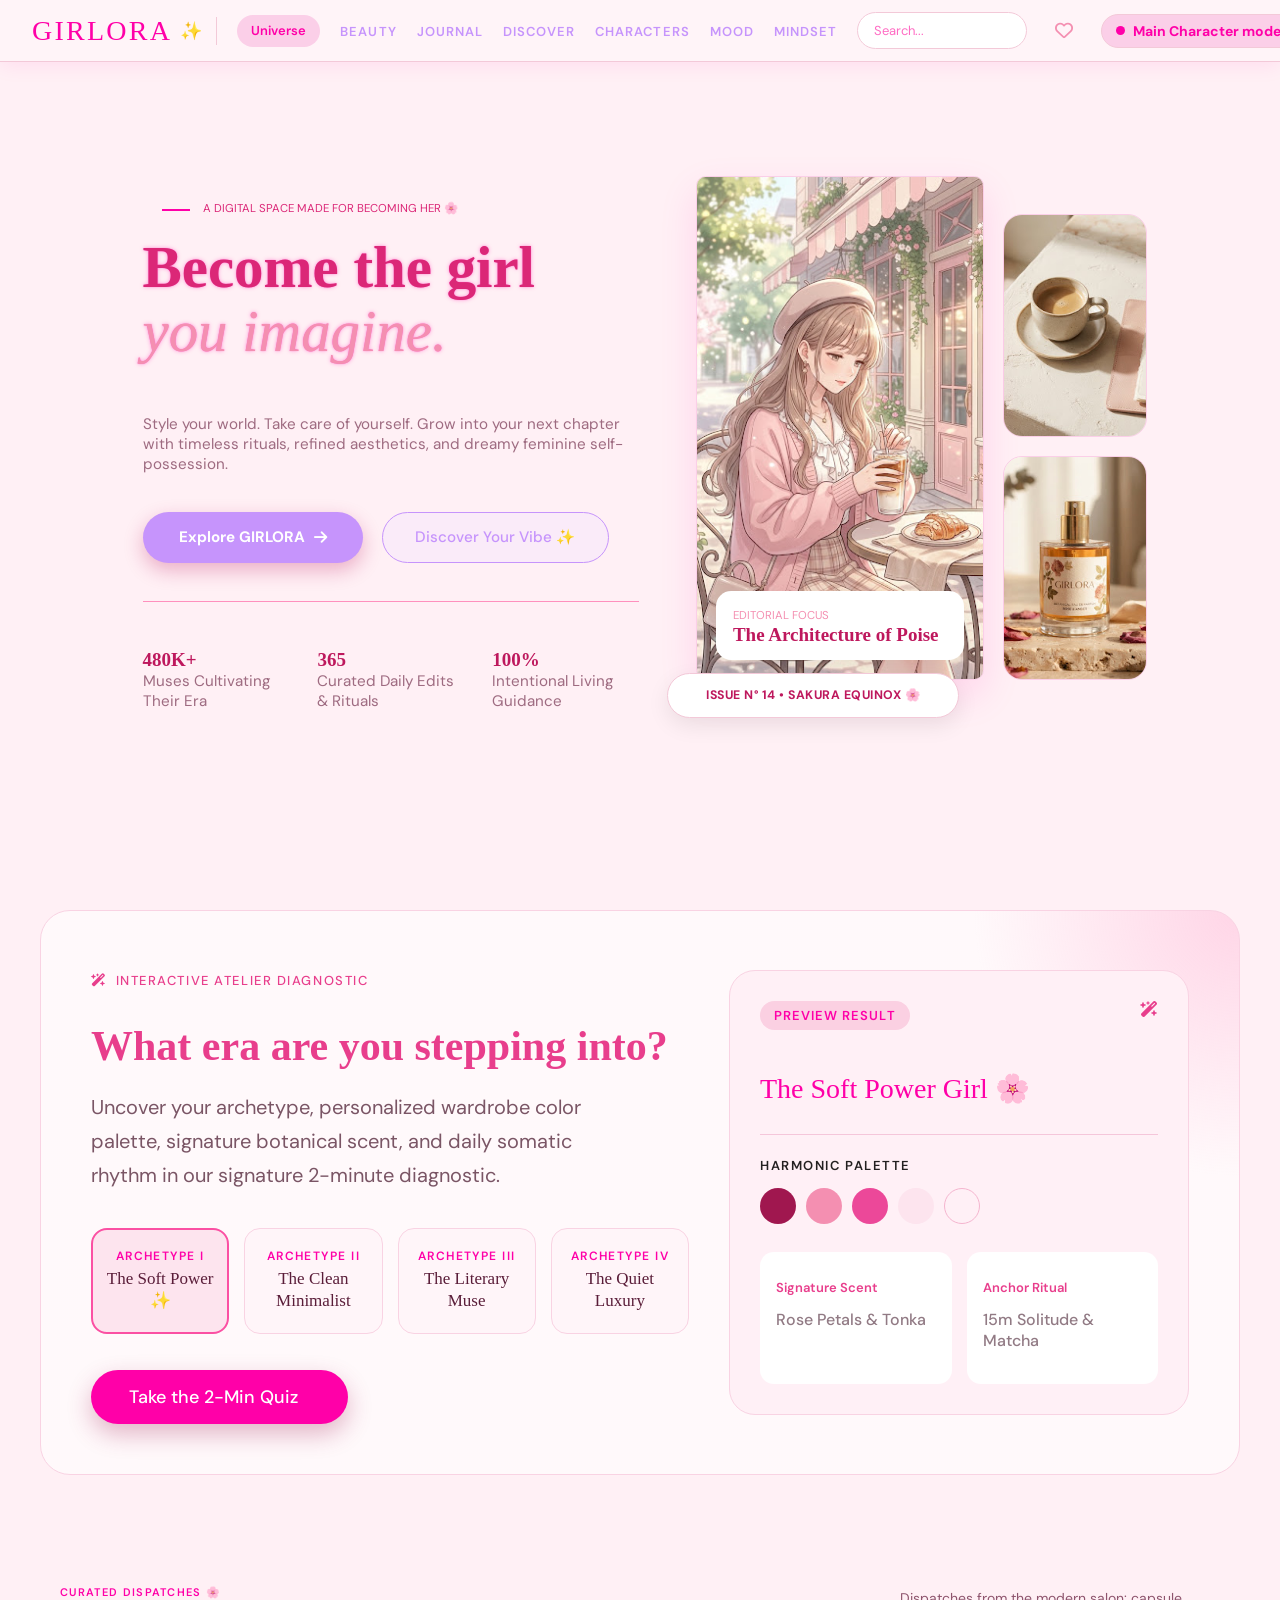
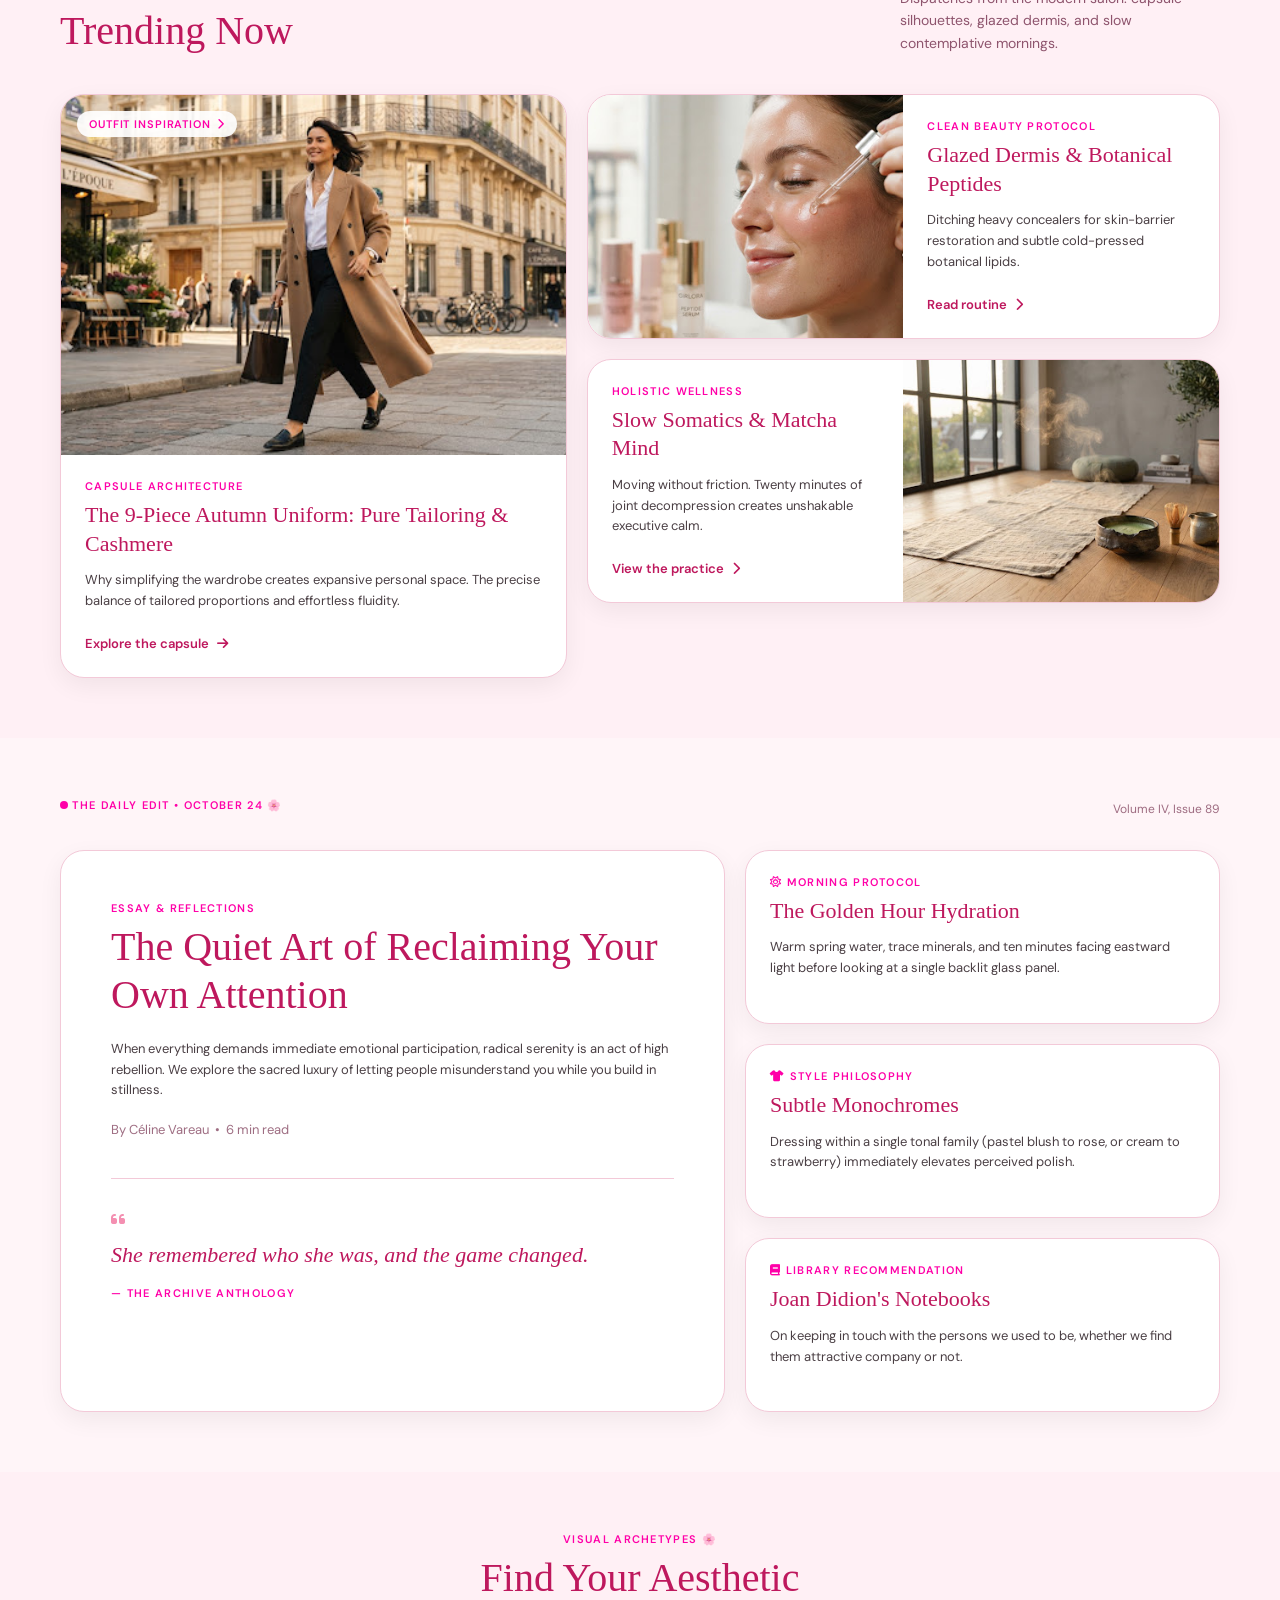
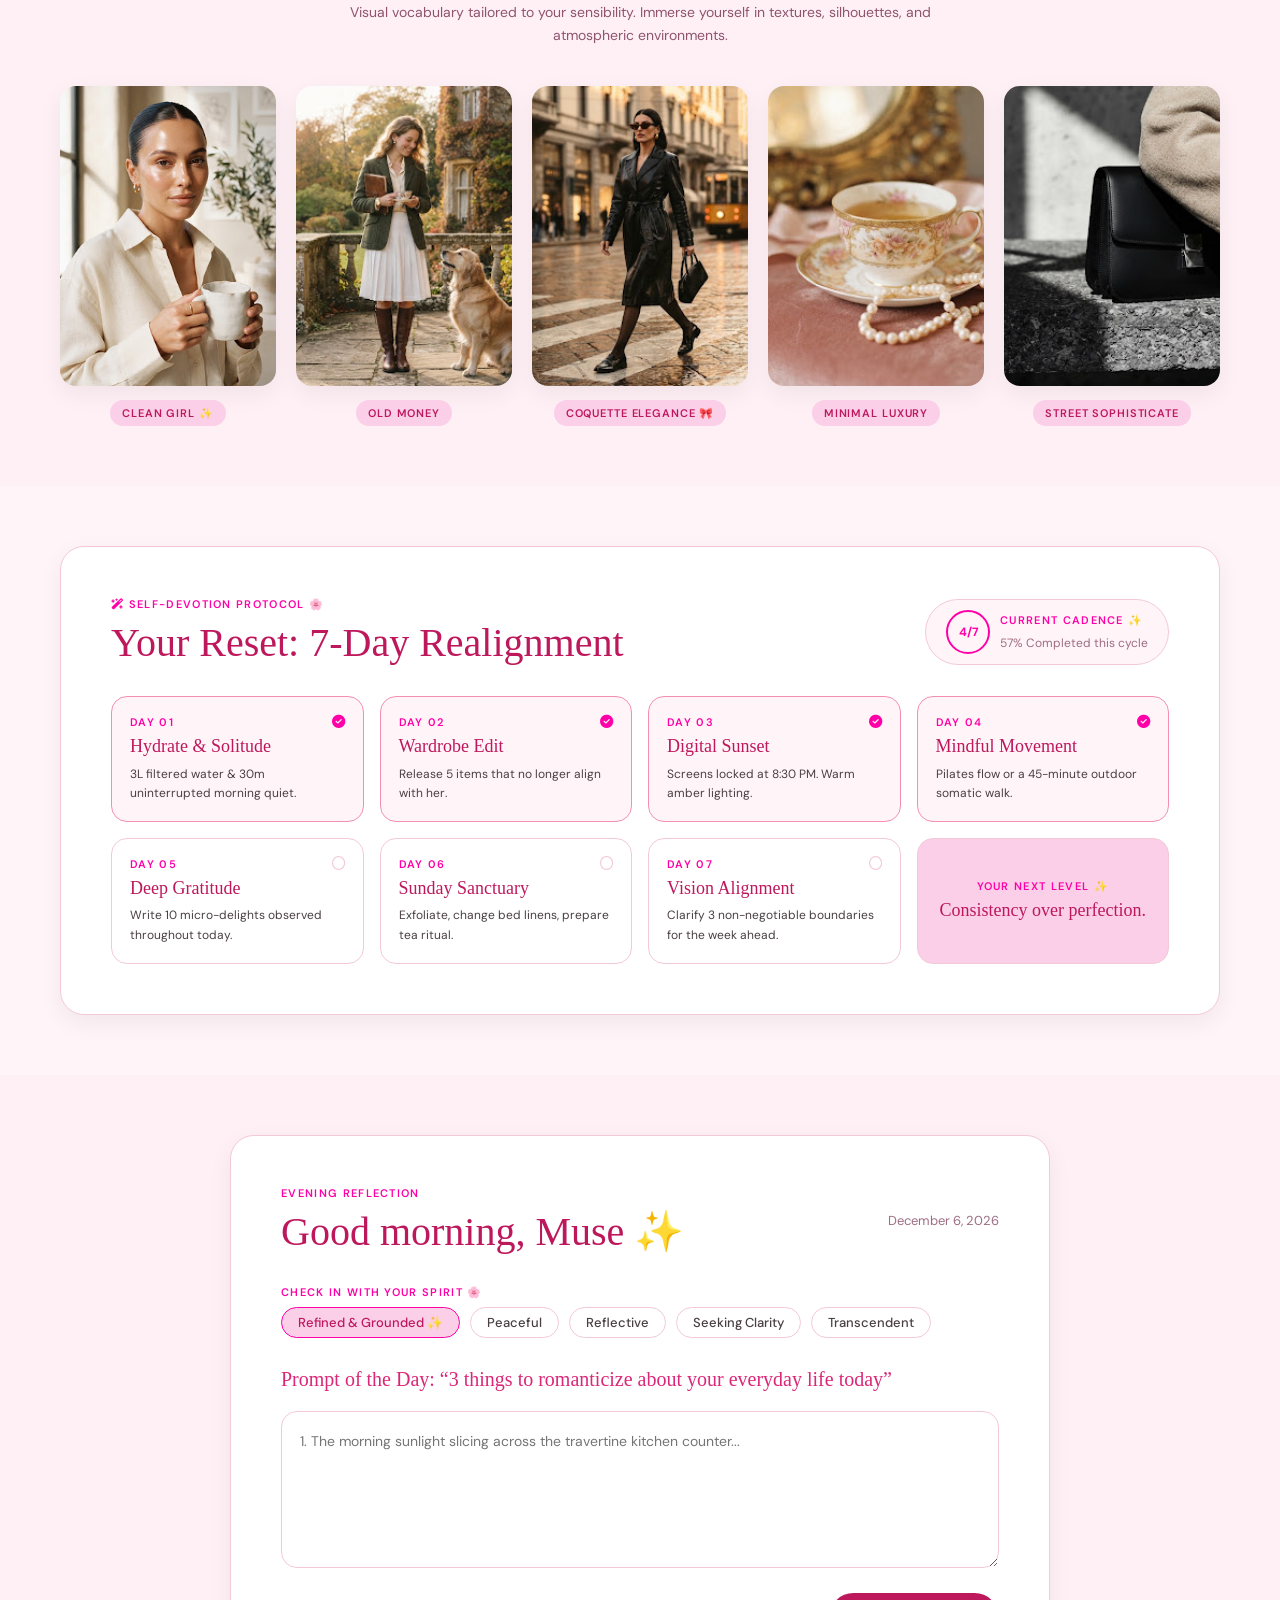
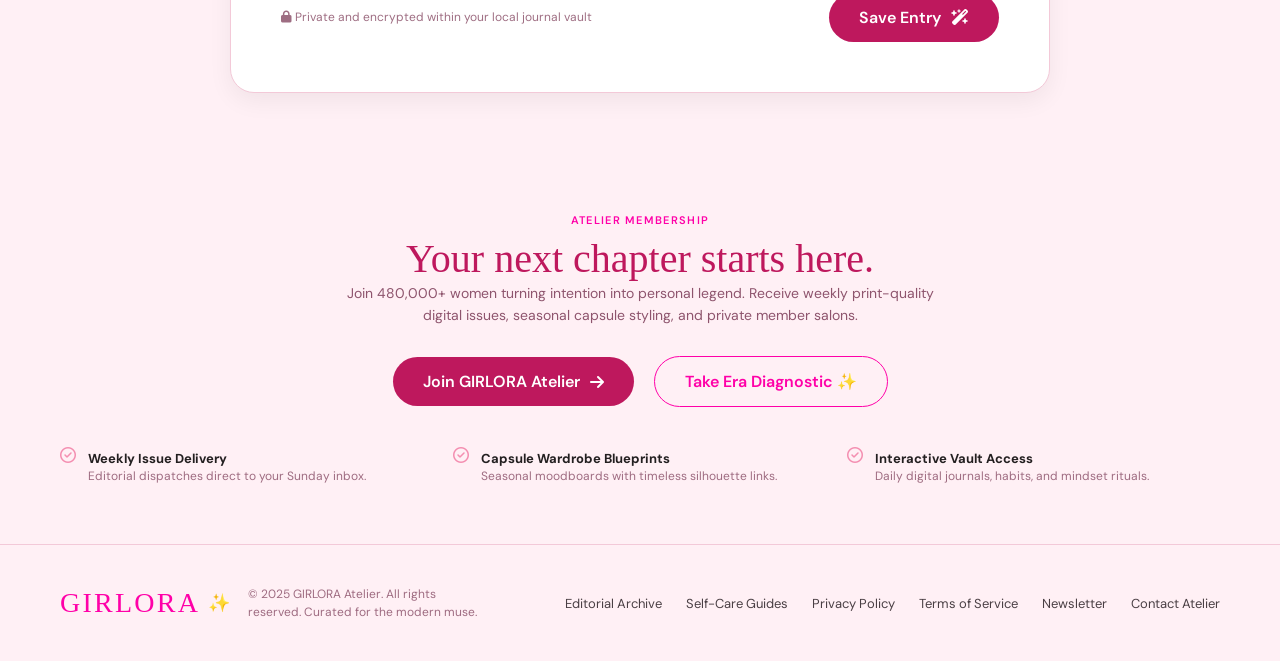
==== commit 51a21385: "Describe your changes" ====
--- a/index.html
+++ b/index.html
@@ -14,32 +14,34 @@
 </head>
 <body>
   
-  <header class="nav-header between-flex gap-20 p-30">
-    <a href="#" class="logo d-flex align-center gap-20">
-      <h1 class="logo-f m-0">GIRLORA <span class="star">✨</span><span class="line"></span></h1>
-      <span class="logo-side center-flex">Universe</span>
-    </a>
-
-    <nav class="nav-list" aria-label="Main">
-      <ul class="d-flex align-center gap-20 m-0">
-        <li><a href="#">BEAUTY</a></li>
-        <li><a href="#">JOURNAL</a></li>
-        <li><a href="#">DISCOVER</a></li>
-        <li><a href="#">CHARACTERS</a></li>
-        <li><a href="#">MOOD</a></li>
-        <li><a href="#">MINDSET</a></li>
-      </ul>
-    </nav>
-
-    <div class="right-nav d-flex align-center gap-20">
-      <input type="text" class="search-bar" placeholder="Search...">
-      <i class="fa-regular fa-heart heart-btn c-pink"></i>
-      <p class="main-character d-flex align-center m-0 fw-bold fs-14">
-        <span class="circle"></span>Main Character mode ON
-      </p>
-      <!-- <button class="explore-btn b-none rad-10">Explore GIRLZ universe</button> -->
-    </div>
-  </header>
+ <header class="nav-header between-flex gap-20 p-30">
+  <a href="#" class="logo d-flex align-center gap-20">
+    <h1 class="logo-f m-0">GIRLORA <span class="star">✨</span><span class="line"></span></h1>
+    <span class="logo-side center-flex">Universe</span>
+  </a>
+
+  <nav class="nav-list" aria-label="Main">
+    <ul class="d-flex align-center gap-20 m-0">
+      <li><a href="#">BEAUTY</a></li>
+      <li><a href="#">JOURNAL</a></li>
+      <li><a href="#">DISCOVER</a></li>
+      <li><a href="#">CHARACTERS</a></li>
+      <li><a href="#">MOOD</a></li>
+      <li><a href="#">MINDSET</a></li>
+    </ul>
+  </nav>
+
+  <div class="right-nav d-flex align-center gap-20">
+    <input type="text" class="search-bar" placeholder="Search...">
+    <i class="fa-regular fa-heart heart-btn c-pink"></i>
+    <p class="main-character d-flex align-center m-0 fw-bold fs-14">
+      <span class="circle"></span>Main Character mode ON
+    </p>
+    <button class="menu-toggle" type="button" aria-label="Toggle menu" aria-expanded="false">
+      <i class="fa-solid fa-bars"></i>
+    </button>
+  </div>
+</header>
  <section class="over-f-hidden p-relative">
   <div class="hero pt-20 pb-50 pl-50 pr-40">
     <div class="text-wrapper">
@@ -130,7 +132,7 @@
           </button>
         </div>
 
-        <a href="#" class="quiz-cta">
+        <a href="#"  id="quiz-cta" class="quiz-cta">
           <span>Take the 2-Min Quiz</span>
           <i class="fa-solid fa-arrow-up-right"></i>
         </a>
@@ -403,9 +405,9 @@
       <div class="between-flex mb-30">
         <div>
           <p class="eyebrow">Evening Reflection</p>
-          <h2 class="section-title fs-32">Good evening, Muse ✨</h2>
-        </div>
-        <span class="fs-13 c-p">October 24, 2025</span>
+          <h2 class="section-title fs-32" id="greeting">Good evening, Muse ✨</h2>
+        </div>
+       <span class="fs-13 c-p" id="today-date">October 24, 2025</span>
       </div>
 
       <p class="eyebrow">Check in with your spirit 🌸</p>
@@ -418,12 +420,12 @@
       </div>
 
       <p class="font-heading fs-20 c-pink-dark">Prompt of the Day: “3 things to romanticize about your everyday life today”</p>
-      <textarea class="text-input" rows="5"
+      <textarea id="journal" class="text-input" rows="5"
         placeholder="1. The morning sunlight slicing across the travertine kitchen counter..."></textarea>
 
       <div class="between-flex mt-20 f-wrap gap-20">
         <p class="fs-12 c-p m-0"><i class="fa-solid fa-lock"></i> Private and encrypted within your local journal vault</p>
-        <a href="#" class="button button-dark">Save Entry <i class="fa-solid fa-wand-magic-sparkles"></i></a>
+        <a href="#" id="save-entry" class="button button-dark">Save Entry <i class="fa-solid fa-wand-magic-sparkles"></i></a>
       </div>
     </div>
   </div>
--- a/style.css
+++ b/style.css
@@ -20,7 +20,9 @@
   font-family: "DM Sans", sans-serif;
   background: var(--background-color);
   color: var(--dark-color);
-}
+   overflow-x: clip;
+}
+html { overflow-x: hidden; }
 
 a {
   color: inherit;
@@ -658,4 +660,156 @@
 @media (max-width: 900px) {
   .footer-inner { flex-direction: column; align-items: flex-start; }
   .footer-links { justify-content: flex-start; }
+}
+
+/* ////////////////////////// */
+/* ===== Global safety ===== */
+html, body { overflow-x: hidden; }
+img { max-width: 100%; }
+
+/* ===== Hamburger button ===== */
+.menu-toggle {
+  display: none;
+  width: 42px;
+  height: 42px;
+  align-items: center;
+  justify-content: center;
+  border: 1px solid var(--border-color);
+  border-radius: 12px;
+  background: var(--white-color);
+  color: var(--neon-pink);
+  font-size: 18px;
+  cursor: pointer;
+}
+
+/* ===== Tablet and below: dropdown menu ===== */
+@media (max-width: 1100px) {
+  .menu-toggle { display: inline-flex; }
+
+  .nav-list {
+    display: block;
+    position: absolute;
+    top: 100%;
+    left: 0;
+    right: 0;
+    max-height: 0;
+    overflow: hidden;
+    background: rgba(255, 245, 248, 0.98);
+    border-bottom: 1px solid transparent;
+    transition: max-height 0.3s ease;
+  }
+  .nav-list.open { max-height: 420px; border-bottom-color: var(--border-color); }
+  .nav-list ul { flex-direction: column; align-items: flex-start; gap: 0; padding: 8px 24px 20px; }
+  .nav-list li { width: 100%; }
+  .nav-list a { display: block; padding: 14px 0; border-bottom: 1px solid var(--border-color); }
+  .nav-list a::after { display: none; }
+}
+
+@media (max-width: 900px) {
+  .main-character { display: none; }
+}
+
+/* ===== Mobile ===== */
+@media (max-width: 700px) {
+  .nav-header { padding: 10px 16px; }
+  .logo-side, .search-bar { display: none; }
+  .logo-f { font-size: 22px; }
+  .right-nav { gap: 14px; }
+
+  .section { padding-block: 40px; }
+  .section-title { font-size: 30px; }
+  .fs-32 { font-size: 26px; }
+
+  /* hero */
+  .hero { margin: 10px 0; padding: 0 16px; gap: 30px; zoom: 1; }
+  .main-heading { font-size: 42px; }
+  .hero .d-flex.gap-20 { flex-wrap: wrap; }
+  .primary-btn, .sec-btn { padding: 14px 24px; }
+  .grid-c3 { gap: 12px; }
+  .text-p { font-size: 17px; }
+  .text-second-p { font-size: 13px; }
+  .img-main { height: 380px; }
+  .img-side { margin-top: 20px; }
+  .img-side img { height: 180px; }
+  .issue-pill { left: 0; padding: 10px 18px; font-size: 11px; }
+
+  /* quiz */
+  .quiz-left, .quiz-right { flex: none; width: 100%; }
+  .quiz-title { font-size: 32px; }
+  .quiz-desc { font-size: 16px; }
+  .quiz-cta { width: 100%; justify-content: center; }
+
+  /* trending, cards */
+  .card-featured .card-image { height: 300px; }
+  .card-body { padding: 20px; }
+  .card-large { padding: 24px 18px; }
+
+  /* aesthetic */
+  .aesthetic-grid { gap: 14px; }
+  .aesthetic-item img { height: 220px; }
+
+  /* reset, reflection */
+  .reset-grid { grid-template-columns: 1fr; }
+  .reflection .between-flex { flex-direction: column; align-items: flex-start; gap: 8px; }
+  .reflection .button { width: 100%; justify-content: center; }
+
+  /* membership, footer */
+  .membership .button { width: 100%; justify-content: center; }
+  .footer-brand { flex-direction: column; align-items: flex-start; gap: 8px; }
+  .footer-links { gap: 10px 18px; }
+}
+/* ===== Mobile fixes ===== */
+.heart-btn { padding: 8px; }
+
+/* closed menu links shouldn't be reachable by keyboard */
+@media (max-width: 1100px) {
+  .nav-list { visibility: hidden; transition: max-height .3s ease, visibility .3s; }
+  .nav-list.open { visibility: visible; }
+}
+
+@media (max-width: 1000px) {
+  .aesthetic-grid { grid-template-columns: repeat(3, 1fr); }
+}
+
+/* tablet */
+@media (max-width: 900px) {
+  .hero { margin: 30px 20px; padding: 0 0 30px; }
+  .era-quiz-content { align-items: stretch; }
+  .quiz-left, .quiz-right { flex: none; width: 100%; min-width: 0; }
+}
+
+/* phone */
+@media (max-width: 700px) {
+  .hero { margin: 10px 0; padding: 0 16px 30px; }
+  .daily-edit .between-flex { flex-wrap: wrap; gap: 6px 16px; }
+}
+
+@media (max-width: 600px) {
+  .card-horizontal .card-image { height: 220px; min-height: 0; }
+
+  .aesthetic-grid { grid-template-columns: repeat(2, 1fr); gap: 14px; }
+  .aesthetic-item .badge { max-width: 100%; justify-content: center; text-align: center; }
+  .aesthetic-item:last-child:nth-child(odd) { grid-column: 1 / -1; }
+  .aesthetic-item:last-child:nth-child(odd) img { height: 260px; }
+}
+
+@media (max-width: 480px) {
+  .primary-btn, .sec-btn { width: 100%; justify-content: center; }
+
+  .era-quiz-content { padding: 24px 16px; border-radius: 22px; }
+  .result-card { padding: 22px 18px; }
+  .result-icon { top: 20px; right: 20px; }
+  .result-title { font-size: 24px; }
+  .result-info { flex-direction: column; }
+}
+
+@media (max-width: 400px) {
+  .main-heading { font-size: 36px; }
+  .quiz-title { font-size: 28px; }
+  .essay-title { font-size: 26px; }
+}
+
+/* no sticky "lift" on touch screens */
+@media (hover: none) {
+  .hover-lift:hover { transform: none; }
 }
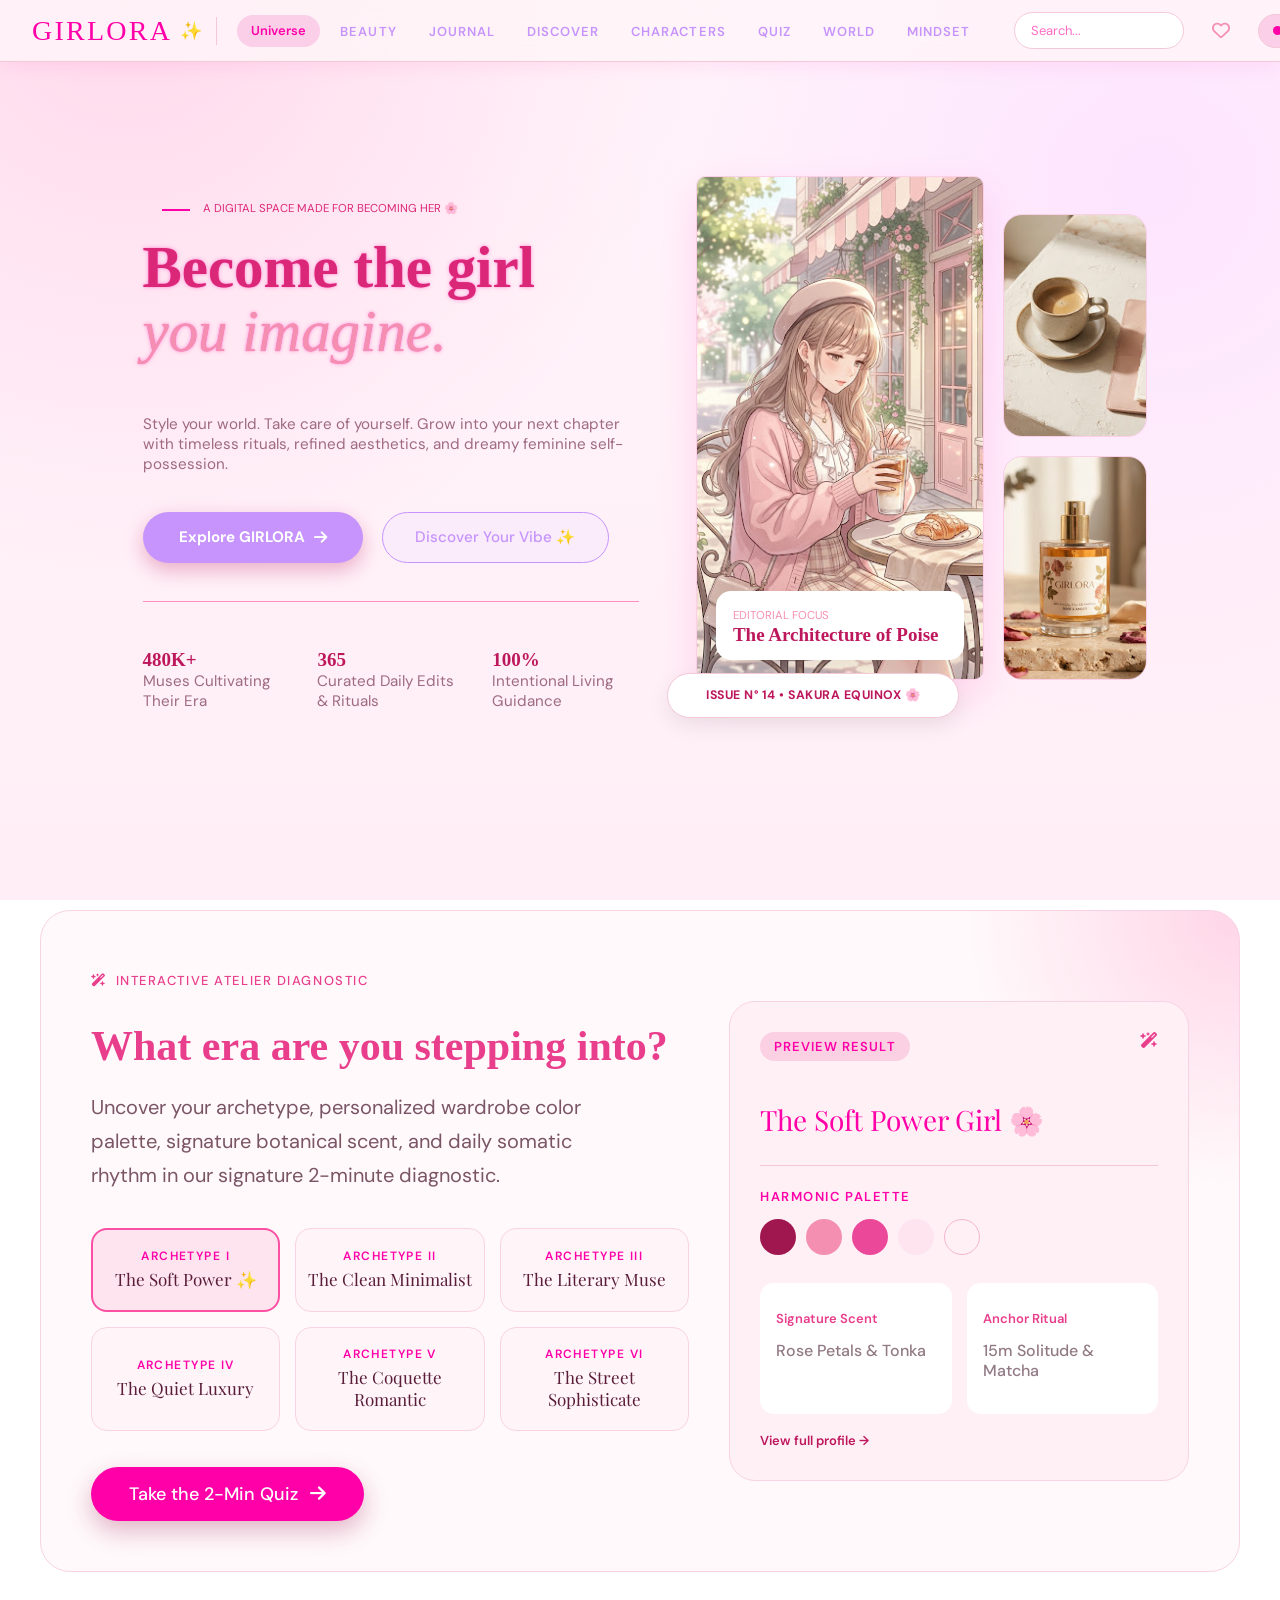
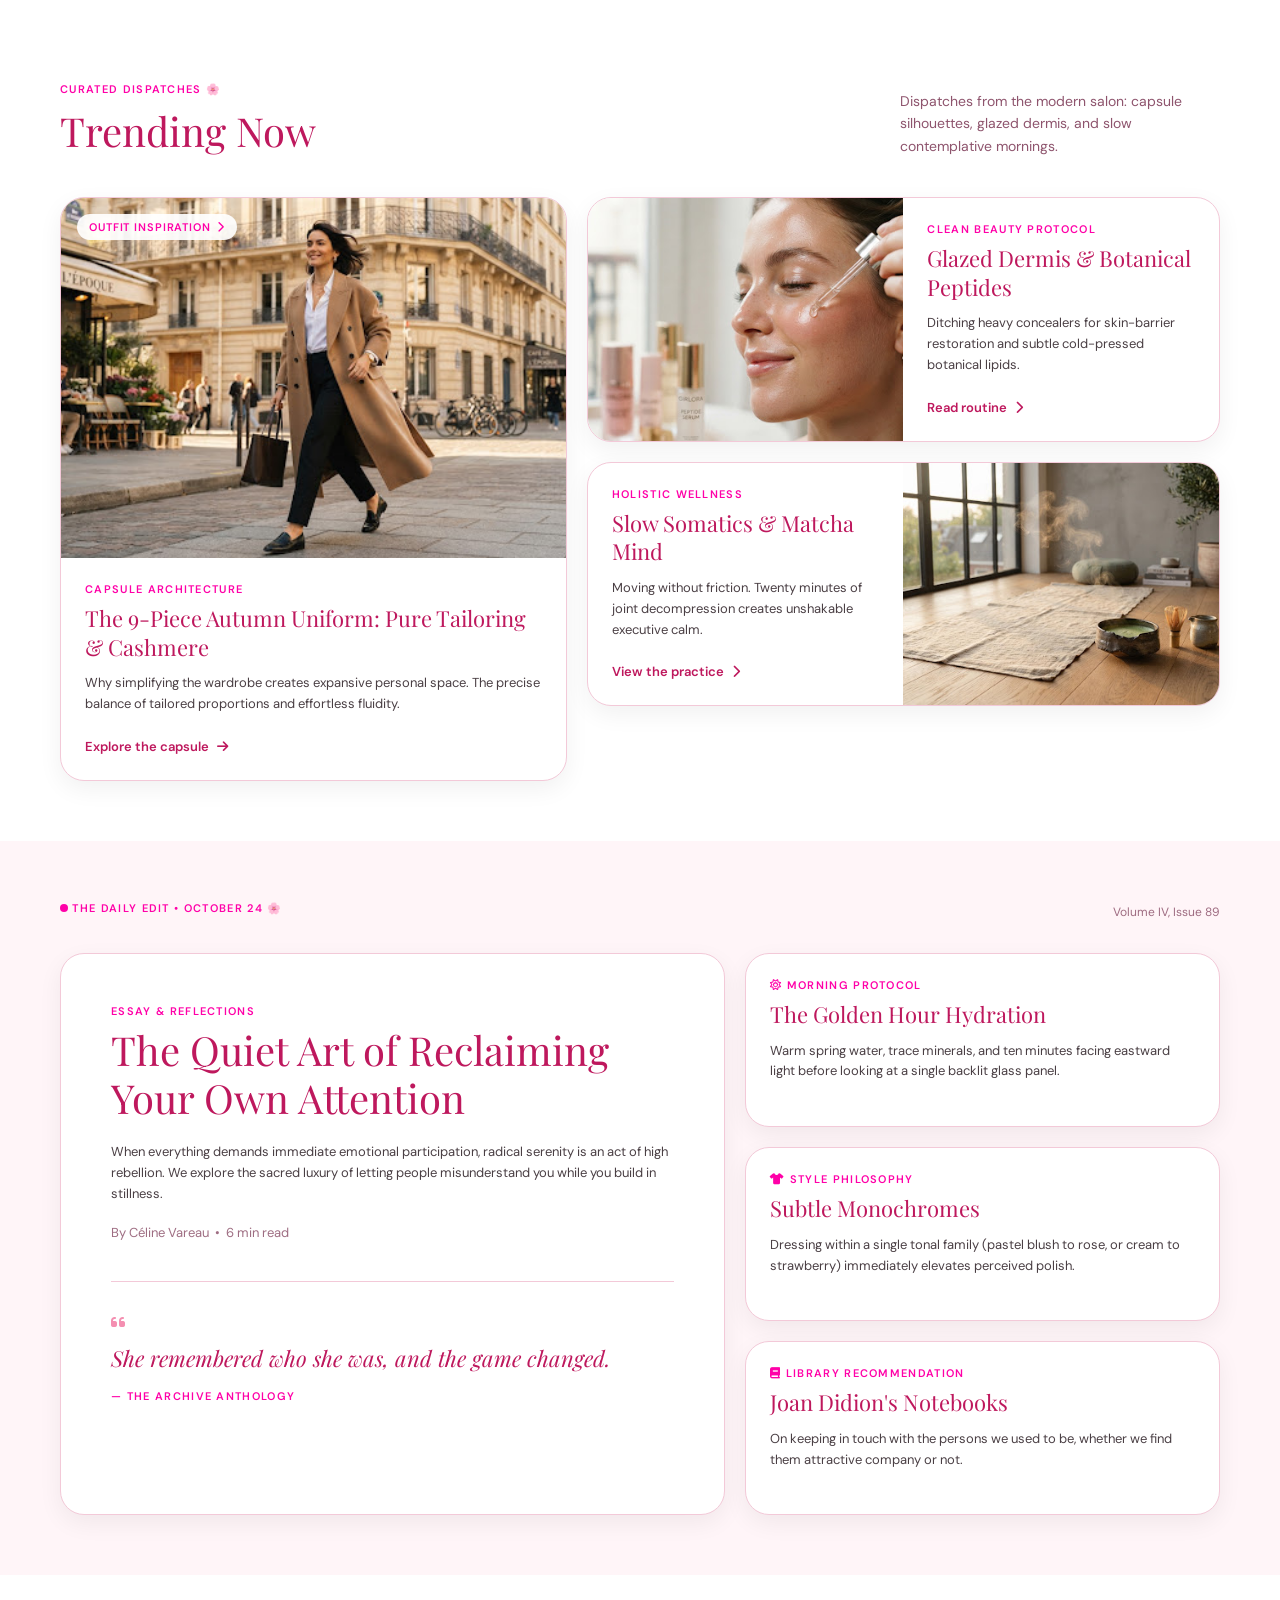
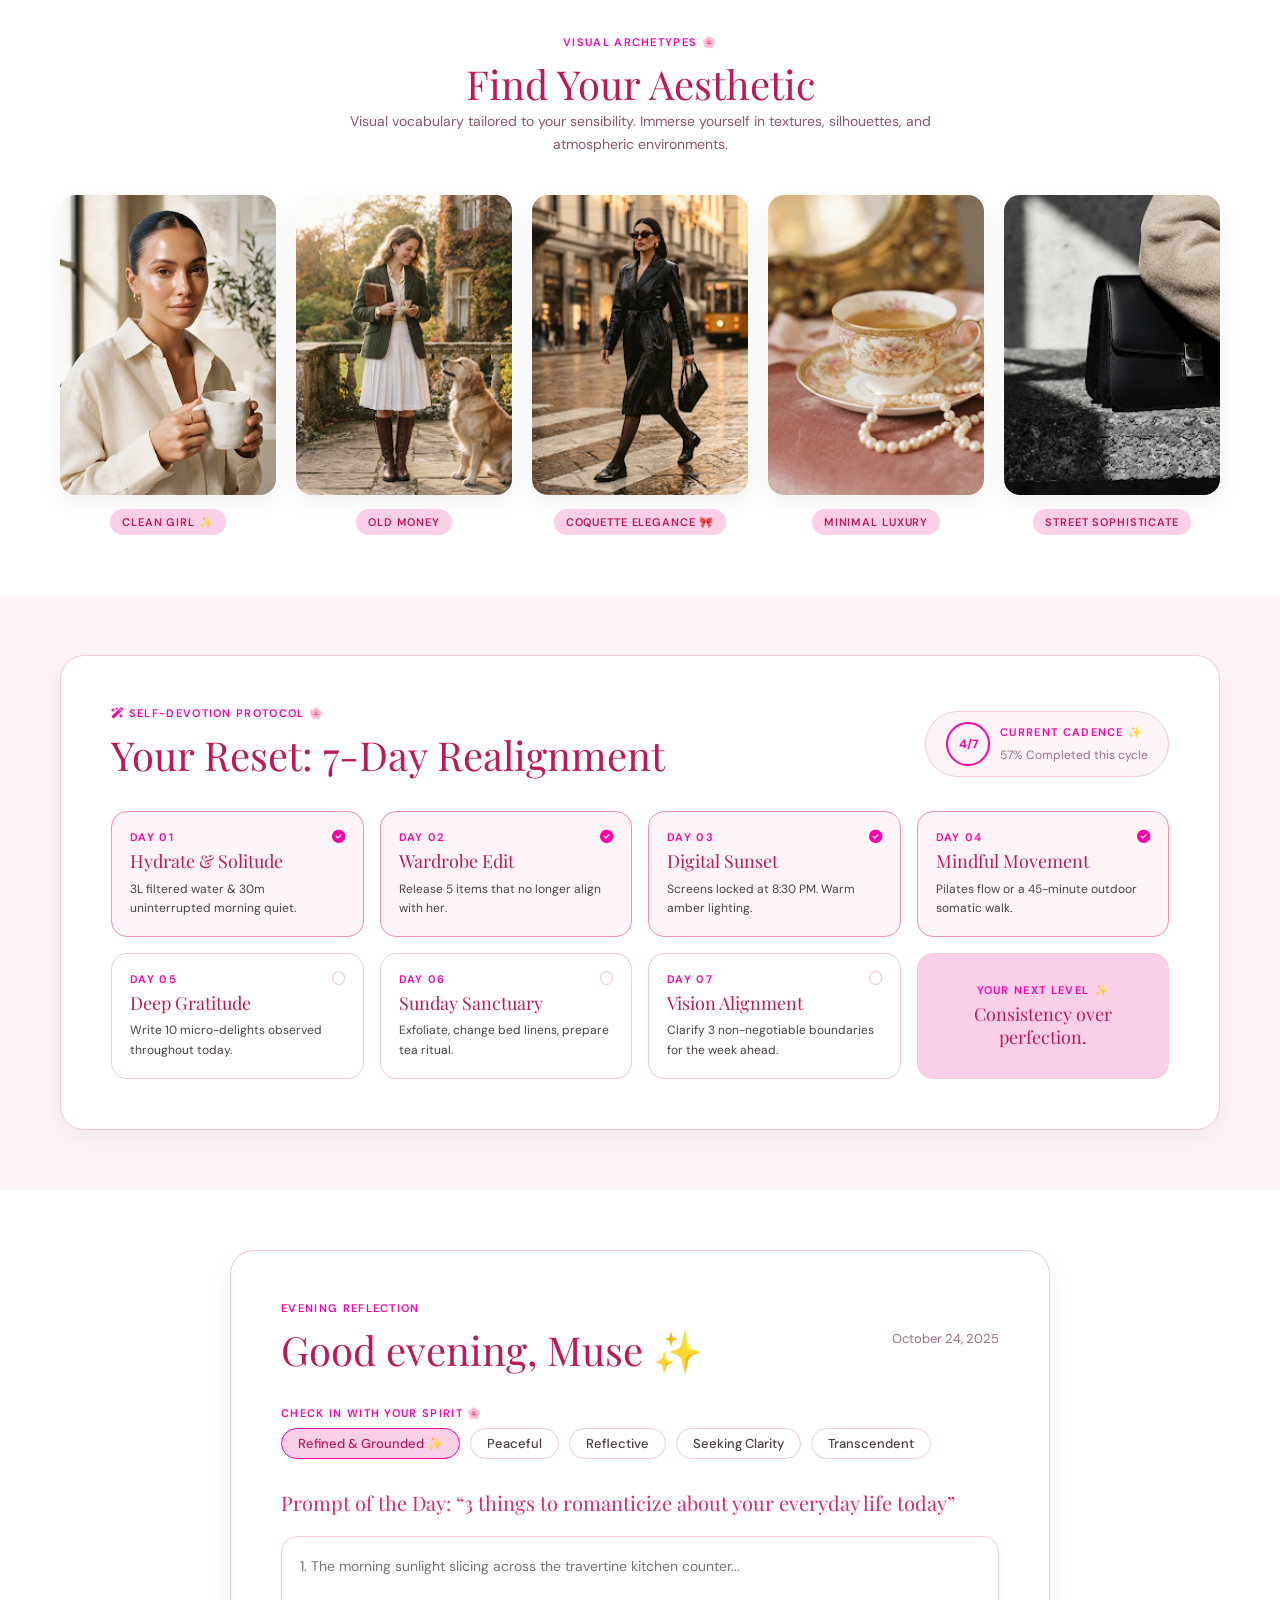
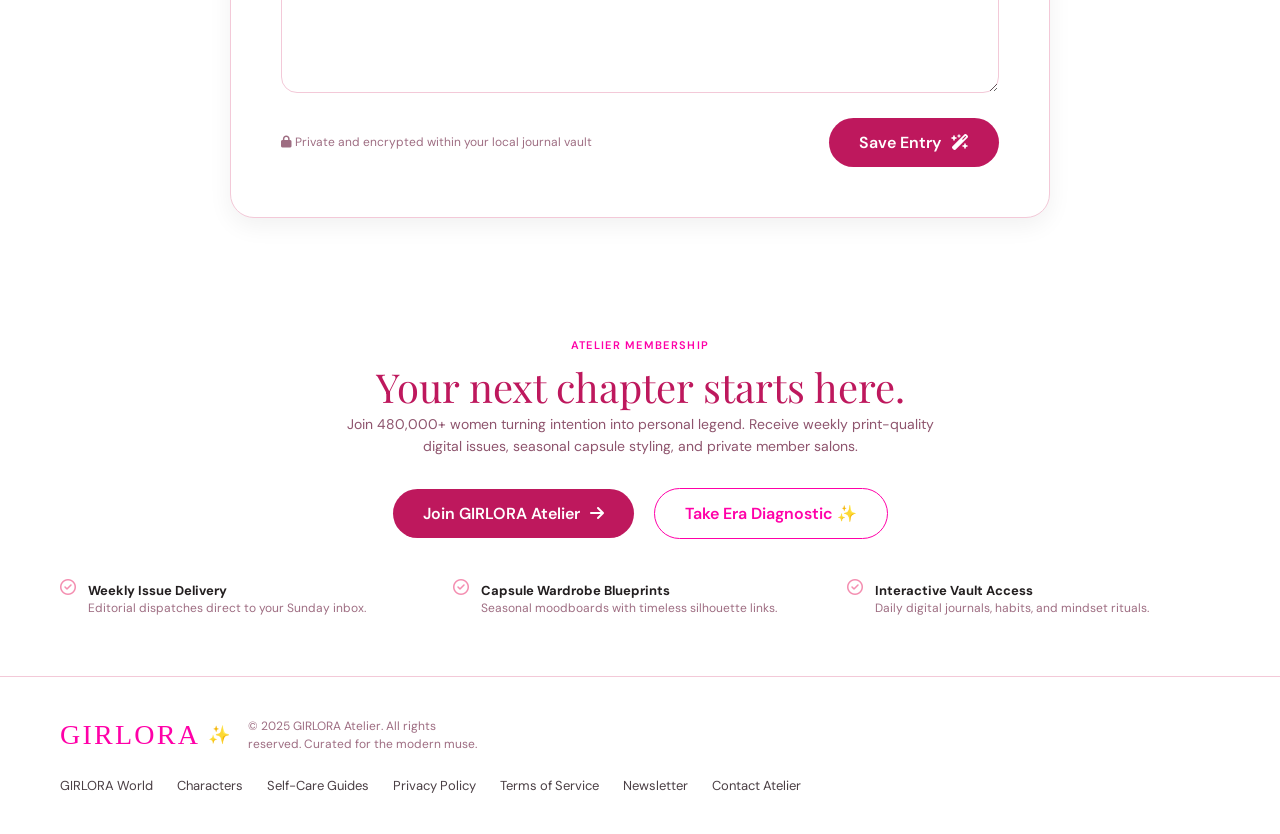
==== commit cf395b15: "Add character profiles, quiz, and world pages" ====
--- a/index.html
+++ b/index.html
@@ -6,11 +6,11 @@
   <title>GIRLORA Universe</title>
   <link rel="preconnect" href="https://fonts.googleapis.com">
   <link rel="preconnect" href="https://fonts.gstatic.com" crossorigin>
-  <link href="https://fonts.googleapis.com/css2?family=DM+Sans:wght@400;500;700&family=Libre+Caslon+Condensed:wght@400..700&display=swap" rel="stylesheet">
+  <link href="https://fonts.googleapis.com/css2?family=DM+Sans:wght@400;500;700&family=Libre+Caslon+Condensed:wght@400..700&family=Playfair+Display:ital,wght@0,400;0,600;1,400&display=swap" rel="stylesheet">
   <link rel="stylesheet" href="https://cdnjs.cloudflare.com/ajax/libs/font-awesome/6.5.2/css/all.min.css">
   <link rel="stylesheet" href="framework.css">
   <link rel="stylesheet" href="style.css">
-
+  <link rel="stylesheet" href="world.css">
 </head>
 <body>
   
@@ -25,8 +25,9 @@
       <li><a href="#">BEAUTY</a></li>
       <li><a href="#">JOURNAL</a></li>
       <li><a href="#">DISCOVER</a></li>
-      <li><a href="#">CHARACTERS</a></li>
-      <li><a href="#">MOOD</a></li>
+      <li><a href=".html/characters.html">CHARACTERS</a></li>
+      <li><a href=".html/quiz.html">QUIZ</a></li>
+      <li><a href=".html/world.html">WORLD</a></li>
       <li><a href="#">MINDSET</a></li>
     </ul>
   </nav>
@@ -59,7 +60,7 @@
       </p>
       <div class="d-flex align-center gap-20 pt-20">
         <a href="#" class="primary-btn">Explore GIRLORA <i class="fa-solid fa-arrow-right"></i></a>
-        <a href="#" class="sec-btn">Discover Your Vibe ✨</a>
+        <a href=".html/quiz.html" class="sec-btn">Discover Your Vibe ✨</a>
       </div>
       <div class="top-line"></div>
       <div class="grid grid-c3 pt-20">
@@ -130,11 +131,19 @@
             <span class="archetype-label">Archetype IV</span>
             <span class="archetype-name">The Quiet Luxury</span>
           </button>
-        </div>
-
-        <a href="#"  id="quiz-cta" class="quiz-cta">
+          <button class="archetype" type="button">
+            <span class="archetype-label">Archetype V</span>
+            <span class="archetype-name">The Coquette Romantic</span>
+          </button>
+          <button class="archetype" type="button">
+            <span class="archetype-label">Archetype VI</span>
+            <span class="archetype-name">The Street Sophisticate</span>
+          </button>
+        </div>
+
+        <a href="quiz.html" id="quiz-cta" class="quiz-cta">
           <span>Take the 2-Min Quiz</span>
-          <i class="fa-solid fa-arrow-up-right"></i>
+          <i class="fa-solid fa-arrow-right"></i>
         </a>
       </div>
 
@@ -166,6 +175,8 @@
               <p class="info-value">15m Solitude &amp; Matcha</p>
             </div>
           </div>
+
+          <a id="profile-link" href="profile.html?c=soft-power" class="link-arrow fs-13" style="display:inline-block;margin-top:18px">View full profile →</a>
         </div>
       </div>
 
@@ -442,7 +453,7 @@
     </p>
     <div class="center-flex gap-20 f-wrap mt-30">
       <a href="#" class="button button-dark">Join GIRLORA Atelier <i class="fa-solid fa-arrow-right"></i></a>
-      <a href="#" class="button button-outline">Take Era Diagnostic ✨</a>
+      <a href="quiz.html" class="button button-outline">Take Era Diagnostic ✨</a>
     </div>
   </div>
 
@@ -478,7 +489,7 @@
       <p class="fs-12 c-p m-0">© 2025 GIRLORA Atelier. All rights reserved. Curated for the modern muse.</p>
     </div>
     <ul class="footer-links">
-      <li><a href="#">Editorial Archive</a></li>
+      <li><a href="world.html">GIRLORA World</a></li><li><a href="characters.html">Characters</a></li>
       <li><a href="#">Self-Care Guides</a></li>
       <li><a href="#">Privacy Policy</a></li>
       <li><a href="#">Terms of Service</a></li>
@@ -489,7 +500,8 @@
 </footer>
 
 
-  <script src="script.js"></script>
+  <script src=".script/characters.js"></script>
+  <script src=".script/script.js"></script>
 
 </body>
 </html>
--- a/style.css
+++ b/style.css
@@ -419,7 +419,7 @@
 
 .archetypes {
   display: grid;
-  grid-template-columns: repeat(4, 1fr);
+  grid-template-columns: repeat(3, 1fr);
   gap: 15px;
   margin-bottom: 36px;
 }
@@ -503,7 +503,7 @@
   font-weight: 600;
   letter-spacing: .12em; 
   text-transform: uppercase;
-  color: var(--n-pink-);
+  color: var(--neon-pink);
    margin-bottom: 14px;
 }
 .palette {
@@ -664,7 +664,6 @@
 
 /* ////////////////////////// */
 /* ===== Global safety ===== */
-html, body { overflow-x: hidden; }
 img { max-width: 100%; }
 
 /* ===== Hamburger button ===== */
@@ -812,4 +811,12 @@
 /* no sticky "lift" on touch screens */
 @media (hover: none) {
   .hover-lift:hover { transform: none; }
-}+}
+/* ===== Desktop nav spacing ===== */
+@media (min-width: 1101px) {
+  .nav-list ul { gap: 32px; }
+  .right-nav { margin-left: 24px; }
+}
+/* ===== Home: 6 archetypes ===== */
+.archetype { text-decoration: none; }
+@media (max-width: 900px) { .archetypes { grid-template-columns: repeat(2, 1fr); } }
--- a/world.css
+++ b/world.css
@@ -0,0 +1,145 @@
+/* GIRLORA — shared "world" look: soft gradient page + glass cards. Loaded on every page. */
+body {
+  background:
+    radial-gradient(circle at 10% 0%, #ffd9ec 0, transparent 40%),
+    radial-gradient(circle at 90% 20%, #fde4ff 0, transparent 40%),
+    linear-gradient(180deg, #fff5fa 0%, #ffeef6 100%);
+  background-attachment: fixed;
+}
+.glass {
+  background: rgba(255,255,255,.72);
+  border: 1px solid rgba(249,211,227,.9);
+  border-radius: 32px;
+  box-shadow: 0 20px 50px rgba(190,24,93,.08);
+  backdrop-filter: blur(8px);
+}
+.world { --accent: #ec4899; padding-bottom: 60px; }
+.world > section { margin-top: 28px; }
+.w-section { padding: 36px; }
+.w-h2 { margin: 4px 0 8px; font: 400 clamp(26px, 4vw, 36px)/1.2 "Playfair Display", serif; color: #5a1d39; }
+.w-desc { margin: 0 0 22px; font: 400 16px/1.6 "DM Sans", sans-serif; color: #8e546d; max-width: 620px; }
+.pill { display: inline-block; padding: 7px 14px; border-radius: 999px; background: #fbd0e2; color: #a0174f; font: 600 12px/1 "DM Sans", sans-serif; letter-spacing: .06em; }
+
+/* hero */
+.w-hero { display: grid; grid-template-columns: 1.2fr 1fr; gap: 36px; padding: 44px; align-items: center; margin-top: 24px; }
+.w-title { margin: 16px 0 14px; font: 400 clamp(34px, 6vw, 58px)/1.1 "Playfair Display", serif; color: #5a1d39; }
+.w-title span { color: var(--accent); }
+.w-sub { margin: 0 0 16px; font: 400 17px/1.7 "DM Sans", sans-serif; color: #7a5565; max-width: 520px; }
+.w-quote { margin: 0 0 22px; padding: 14px 18px; border-radius: 18px; background: #fff; border: 1px solid #f9d3e3; font: italic 400 15px/1.6 "DM Sans", sans-serif; color: #8e546d; }
+.w-actions { display: flex; flex-wrap: wrap; gap: 12px; margin-bottom: 18px; }
+.w-stats { display: flex; flex-wrap: wrap; gap: 8px 20px; font: 500 13px "DM Sans", sans-serif; color: #8e546d; }
+.w-hero-card { position: relative; border-radius: 28px; overflow: hidden; background: #fff; border: 1px solid #f9d3e3; box-shadow: 0 20px 40px rgba(190,24,93,.12); }
+.hero-photo, .studio-preview { position: relative; height: 340px; background: linear-gradient(160deg, var(--accent), #fde4ee); display: flex; align-items: center; justify-content: center; overflow: hidden; }
+.hero-photo img, .studio-preview img { position: absolute; inset: 0; width: 100%; height: 100%; object-fit: cover; }
+.hero-emoji { position: relative; font-size: 90px; filter: drop-shadow(0 6px 12px rgba(0,0,0,.15)); }
+.hero-card-info { display: flex; flex-direction: column; gap: 6px; padding: 18px 20px 20px; }
+.hero-card-info b { font: 400 22px "Playfair Display", serif; color: #5a1d39; }
+.hero-card-info small { color: #8e546d; font: 400 14px/1.5 "DM Sans", sans-serif; margin-bottom: 8px; }
+.hero-card-info .button { align-self: flex-start; }
+
+/* heroine roster */
+.hero-grid { display: grid; grid-template-columns: repeat(3, 1fr); gap: 20px; }
+.hero-tile { text-align: left; background: #fff; border: 1px solid #f9d3e3; border-radius: 24px; overflow: hidden; cursor: pointer; padding: 0; font-family: inherit; transition: .25s; }
+.hero-tile:hover { transform: translateY(-3px); }
+.hero-tile.active { border: 2px solid var(--accent); box-shadow: 0 12px 30px rgba(190,24,93,.18); }
+.hero-tile .ht-img { position: relative; height: 170px; display: flex; align-items: center; justify-content: center; font-size: 56px; }
+.hero-tile .ht-img img { position: absolute; inset: 0; width: 100%; height: 100%; object-fit: cover; }
+.hero-tile .ht-img span { position: relative; }
+.hero-tile .ht-body { padding: 14px 16px 16px; display: flex; flex-direction: column; gap: 6px; }
+.ht-name { font: 400 18px "Playfair Display", serif; color: #5a1d39; }
+.ht-tag { font: 400 13px/1.5 "DM Sans", sans-serif; color: #8e546d; }
+.ht-energy { height: 6px; border-radius: 999px; background: #fde4ee; overflow: hidden; }
+.ht-energy i { display: block; height: 100%; background: var(--accent); }
+.ht-btn { margin-top: 4px; padding: 9px 12px; border-radius: 999px; background: #fff5f9; color: #a0174f; text-align: center; font: 600 13px "DM Sans", sans-serif; border: 1px solid #f9d3e3; }
+.hero-tile.active .ht-btn { background: var(--accent); color: #fff; border-color: var(--accent); }
+
+/* room */
+.room-scene { position: relative; height: 340px; border-radius: 24px; overflow: hidden; border: 1px solid #f9d3e3;
+  background: linear-gradient(180deg, #fff 0, #fde4ee 62%, #f6c2d9 62%, #f1a9c8 100%); }
+.room-scene::before { content: ""; position: absolute; left: 8%; top: 12%; width: 20%; height: 34%; border-radius: 14px; background: linear-gradient(160deg, #cfeeff, #fff); border: 4px solid #fff; box-shadow: 0 4px 14px rgba(0,0,0,.08); }
+.hotspot { position: absolute; transform: translate(-50%,-50%); width: 56px; height: 56px; border-radius: 50%; border: 2px solid #fff; background: rgba(255,255,255,.85); font-size: 26px; cursor: pointer; box-shadow: 0 0 0 0 rgba(236,72,153,.5); animation: pulse 2s infinite; }
+.hotspot.done { animation: none; background: var(--accent); }
+.room-tip { position: absolute; right: 14px; bottom: 12px; padding: 10px 16px; border-radius: 14px; background: #fff; border: 1px solid #f9d3e3; font: 500 14px "DM Sans", sans-serif; color: #5a1d39; }
+@keyframes pulse { 70% { box-shadow: 0 0 0 14px rgba(236,72,153,0); } 100% { box-shadow: 0 0 0 0 rgba(236,72,153,0); } }
+.chip-row { display: flex; flex-wrap: wrap; gap: 10px; margin-top: 18px; }
+.chip-row .chip, .badge-chip { padding: 9px 16px; border-radius: 999px; background: #fff; border: 1px solid #f9d3e3; font: 500 13px "DM Sans", sans-serif; color: #8e546d; }
+.badge-chip.on { background: var(--accent); color: #fff; border-color: var(--accent); }
+
+/* studio */
+.studio { display: grid; grid-template-columns: 1fr 1.3fr; gap: 28px; align-items: start; }
+.studio-preview { height: 420px; border-radius: 26px; border: 4px solid #fff; box-shadow: 0 14px 34px rgba(190,24,93,.15); }
+.equipped { position: absolute; left: 12px; right: 12px; bottom: 12px; display: flex; flex-wrap: wrap; gap: 6px; }
+.equipped span { padding: 6px 12px; border-radius: 999px; background: rgba(255,255,255,.9); font: 600 12px "DM Sans", sans-serif; color: #5a1d39; }
+.tabs { display: flex; flex-wrap: wrap; gap: 8px; margin-bottom: 14px; }
+.tab { padding: 9px 16px; border-radius: 999px; border: 1px solid #f9d3e3; background: #fff; font: 600 12px "DM Sans", sans-serif; letter-spacing: .06em; text-transform: uppercase; color: #8e546d; cursor: pointer; }
+.tab.active { background: var(--accent); color: #fff; border-color: var(--accent); }
+.item-grid { display: grid; grid-template-columns: repeat(3, 1fr); gap: 12px; margin-bottom: 16px; }
+.item { padding: 16px 10px; text-align: center; border-radius: 18px; background: #fff; border: 1px solid #f9d3e3; cursor: pointer; font-family: inherit; }
+.item .i-emoji { display: block; font-size: 34px; margin-bottom: 6px; }
+.item b { display: block; font: 600 13px "DM Sans", sans-serif; color: #5a1d39; }
+.item small { color: #8e546d; font-size: 11px; }
+.item.on { border: 2px solid var(--accent); background: #fff5f9; }
+.swatches { display: flex; gap: 10px; margin-bottom: 16px; }
+.swatches button { width: 34px; height: 34px; border-radius: 50%; border: 3px solid #fff; box-shadow: 0 0 0 1px #f9d3e3; cursor: pointer; }
+.swatches button.on { box-shadow: 0 0 0 2px var(--accent); }
+
+/* mood + prescription */
+.mood-row { display: grid; grid-template-columns: repeat(6, 1fr); gap: 12px; margin-bottom: 18px; }
+.mood { padding: 18px 8px; text-align: center; border-radius: 20px; background: #fff; border: 1px solid #f9d3e3; cursor: pointer; font: 600 13px "DM Sans", sans-serif; color: #5a1d39; }
+.mood span { display: block; font-size: 28px; margin-bottom: 6px; }
+.mood.on { border: 2px solid var(--accent); background: #fff5f9; }
+.prescription { padding: 18px 22px; border-radius: 20px; background: #fbd0e2aa; color: #5a1d39; font: 500 16px/1.6 "DM Sans", sans-serif; }
+
+/* arcade */
+.arcade-grid { display: grid; grid-template-columns: repeat(3, 1fr); gap: 18px; margin-top: 18px; }
+.game-card { padding: 22px; border-radius: 22px; background: #fff; border: 1px solid #f9d3e3; display: flex; flex-direction: column; gap: 6px; align-items: flex-start; }
+.game-emoji { font-size: 38px; }
+.game-card h3 { margin: 0; font: 400 20px "Playfair Display", serif; color: #5a1d39; }
+.game-card p { margin: 0 0 8px; color: #8e546d; font: 400 14px "DM Sans", sans-serif; }
+.game-area { margin-top: 20px; padding: 20px; border-radius: 22px; background: #fff; border: 1px solid #f9d3e3; }
+.game-bar { display: flex; justify-content: space-between; font: 600 14px "DM Sans", sans-serif; color: #a0174f; margin-bottom: 12px; }
+.heart-field { position: relative; height: 260px; border-radius: 16px; background: #fff5f9; overflow: hidden; }
+.heart-field button { position: absolute; border: 0; background: none; font-size: 34px; cursor: pointer; }
+.mem-grid { display: grid; grid-template-columns: repeat(4, 1fr); gap: 10px; max-width: 420px; }
+.mem-card { aspect-ratio: 1; border-radius: 16px; border: 1px solid #f9d3e3; background: var(--accent); color: transparent; font-size: 30px; cursor: pointer; }
+.mem-card.up, .mem-card.matched { background: #fff; color: inherit; }
+.mem-card.matched { opacity: .5; }
+
+/* level */
+.level-grid, .journal-grid { display: grid; grid-template-columns: 1fr 1fr; gap: 36px; align-items: center; }
+.stat-row { margin-bottom: 14px; }
+.stat-row div { display: flex; justify-content: space-between; font: 500 14px "DM Sans", sans-serif; color: #5a1d39; margin-bottom: 6px; }
+.stat-row .bar { height: 8px; border-radius: 999px; background: #fde4ee; overflow: hidden; }
+.stat-row .bar i { display: block; height: 100%; background: var(--accent); transition: width .4s; }
+
+/* map */
+.map-grid { display: grid; grid-template-columns: repeat(3, 1fr); gap: 16px; margin-bottom: 18px; }
+.place { padding: 22px 16px; text-align: center; border-radius: 22px; background: linear-gradient(160deg, #fff, #fde4ee); border: 1px solid #f9d3e3; cursor: pointer; font-family: inherit; }
+.place span { display: block; font-size: 36px; margin-bottom: 6px; }
+.place b { font: 400 17px "Playfair Display", serif; color: #5a1d39; }
+.place.on { border: 2px solid var(--accent); }
+
+/* journal */
+.w-prompt { padding: 14px 18px; border-radius: 16px; background: #fbd0e2aa; color: #5a1d39; font: italic 400 16px/1.6 "DM Sans", sans-serif; }
+.journal-card { padding: 22px; border-radius: 24px; background: #fff; border: 1px solid #f9d3e3; }
+.journal-card textarea { width: 100%; padding: 14px; border: 1px solid #f9d3e3; border-radius: 16px; background: #fff5f9; font: 400 15px/1.6 "DM Sans", sans-serif; color: #5a1d39; resize: vertical; box-sizing: border-box; }
+.journal-actions { display: flex; justify-content: space-between; align-items: center; margin: 12px 0; gap: 10px; flex-wrap: wrap; }
+.entries { list-style: none; margin: 0; padding: 0; display: grid; gap: 8px; }
+.entries li { padding: 10px 14px; border-radius: 12px; background: #fff5f9; font: 400 13px/1.5 "DM Sans", sans-serif; color: #7a5565; }
+.entries li small { display: block; color: var(--accent); font-weight: 600; }
+
+.toast { position: fixed; left: 50%; bottom: 24px; transform: translateX(-50%); padding: 12px 22px; border-radius: 999px; background: #5a1d39; color: #fff; font: 600 14px "DM Sans", sans-serif; z-index: 99; box-shadow: 0 10px 24px rgba(0,0,0,.2); }
+
+@media (max-width: 900px) {
+  .w-hero, .studio, .level-grid, .journal-grid { grid-template-columns: 1fr; }
+  .w-hero { padding: 28px 20px; }
+  .w-section { padding: 26px 18px; }
+  .hero-grid, .map-grid, .arcade-grid { grid-template-columns: repeat(2, 1fr); }
+  .mood-row { grid-template-columns: repeat(3, 1fr); }
+}
+@media (max-width: 560px) {
+  .hero-grid, .map-grid, .arcade-grid { grid-template-columns: 1fr; }
+  .item-grid { grid-template-columns: repeat(2, 1fr); }
+  .hero-photo, .studio-preview { height: 280px; }
+  .glass { border-radius: 24px; }
+}
